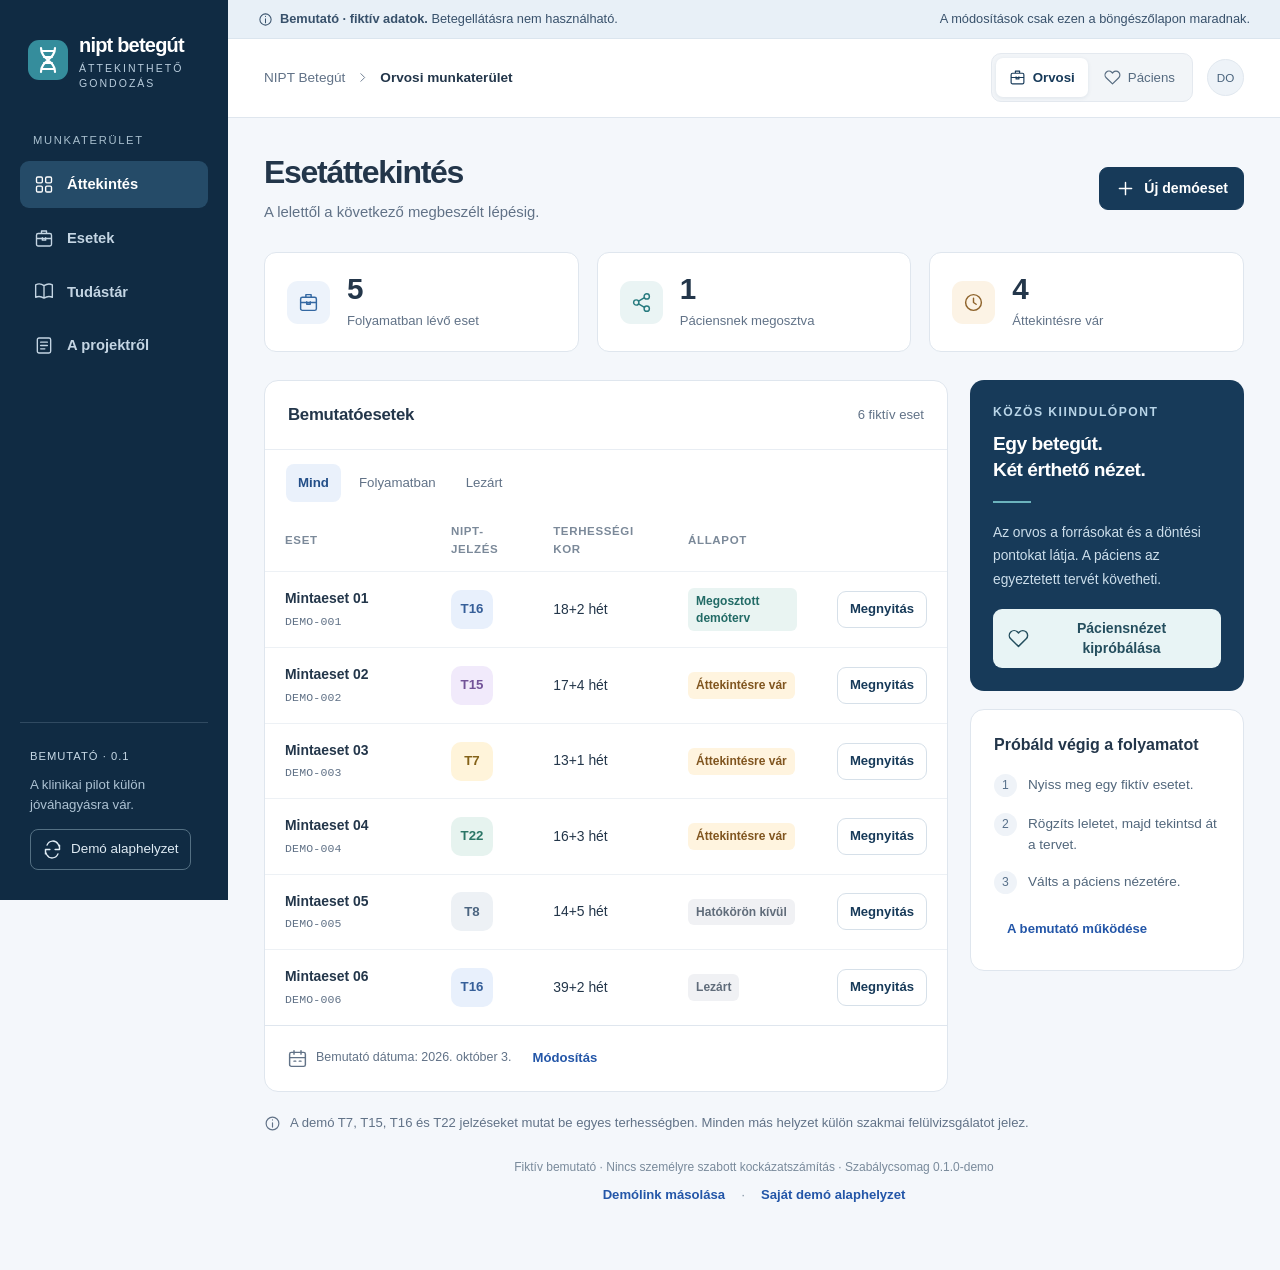
==== index.html @ 4f558703 "Publish verified NIPT demonstration assets Static demo assets from local source 0f5f752. Synthetic c" ====
<!doctype html>
<html lang="hu">
<head>
  <meta charset="utf-8">
  <meta name="viewport" content="width=device-width,initial-scale=1">
  <meta name="description" content="NIPT Betegút – interaktív, fiktív adatokkal működő orvosi és páciens bemutató.">
  <meta name="robots" content="noindex,nofollow">
  <meta name="theme-color" content="#173a59">
  <meta http-equiv="Content-Security-Policy" content="default-src 'self'; script-src 'self'; style-src 'self'; img-src 'self' data:; font-src 'self'; connect-src 'self'; object-src 'none'; base-uri 'self'; form-action 'self'">
  <title>NIPT Betegút · Bemutató</title>
  <link rel="icon" type="image/svg+xml" href="data:image/svg+xml,%3Csvg xmlns='http://www.w3.org/2000/svg' viewBox='0 0 40 40'%3E%3Crect width='40' height='40' rx='10' fill='%23173a59'/%3E%3Cpath d='M13 8c0 12 14 12 14 24M27 8c0 12-14 12-14 24M14 11h12M16 17h8M16 23h8M14 29h12' fill='none' stroke='%23b9e9ee' stroke-width='2.5'/%3E%3C/svg%3E">
  <link rel="stylesheet" href="./styles.css">
  <script type="module" src="./main.js"></script>
</head>
<body>
  <a class="skip-link" href="#main">Ugrás a tartalomra</a>
  <div id="app"></div>
  <div id="toast" role="status" aria-live="polite"></div>
  <dialog id="modal" aria-labelledby="modal-title"></dialog>
  <div id="print-report"></div>
  <noscript>A kattintható bemutatóhoz engedélyezni kell a JavaScriptet. Ez kizárólag fiktív esetek bemutatója, betegellátásra nem használható.</noscript>
</body>
</html>
---- styles.css ----
@charset "UTF-8";
.sr-only{position:absolute;width:1px;height:1px;padding:0;margin:-1px;overflow:hidden;clip:rect(0,0,0,0);white-space:nowrap;border:0}
@media print{html{background:white!important}}
:root{font-family:-apple-system,BlinkMacSystemFont,"Segoe UI",sans-serif;color:#23364a;background:#f4f7fb;font-synthesis:none;--navy:#173a59;--navy-deep:#102b43;--blue:#2356a8;--teal:#116874;--ink:#23364a;--muted:#617287;--line:#dfe6ee;--paper:#fff;--amber:#81521a;--light-blue:#eaf1fb;--radius:14px}
*{box-sizing:border-box}body{margin:0;font-size:16px;line-height:1.55}button,input,select,textarea{font:inherit}button,a,input,select,textarea{-webkit-tap-highlight-color:transparent}button,a{touch-action:manipulation}button{cursor:pointer}button:disabled{cursor:not-allowed;opacity:.5}a{color:var(--blue);text-decoration:none}a:hover{text-decoration:underline}button:focus-visible,a:focus-visible,input:focus-visible,select:focus-visible,textarea:focus-visible,summary:focus-visible{outline:3px solid #49a9c3;outline-offset:3px}h1,h2,h3,p{margin-top:0}h1{font-size:2rem;letter-spacing:-.04em;line-height:1.2;margin-bottom:10px;font-weight:700}h2{font-size:1.2rem;letter-spacing:-.015em;margin-bottom:16px}h3{font-size:1rem;margin-bottom:9px}p{margin-bottom:14px}small{font-size:.82rem}svg{flex-shrink:0}.icon{width:21px;height:21px;vertical-align:middle}.brand-mark{width:40px;height:40px}.skip-link{position:fixed;z-index:100;left:20px;top:-70px;background:white;padding:12px;border:2px solid var(--blue)}.skip-link:focus{top:12px}.muted{color:var(--muted)}.eyebrow{text-transform:uppercase;font-size:.76rem;font-weight:750;letter-spacing:.12em;color:var(--muted);margin-bottom:9px}.mono{font-family:ui-monospace,SFMono-Regular,Consolas,monospace;font-size:.8rem;letter-spacing:.015em}.nowrap{white-space:nowrap}.hidden{display:none!important}
.shell{display:grid;grid-template-columns:228px minmax(0,1fr);min-height:100vh}.sidebar{position:sticky;top:0;height:100vh;padding:30px 20px;display:flex;flex-direction:column;background:var(--navy-deep);color:#d8e6f2;z-index:20}.brand{display:flex;align-items:center;gap:11px;padding:0 8px 34px;color:white}.brand .brand-mark{color:#358d9c}.brand strong{font-size:1.25rem;font-weight:660;letter-spacing:-.04em}.brand small{display:block;font-size:.66rem;letter-spacing:.19em;color:#b9cddd;line-height:1.4}.nav-label{color:#a8bfce;font-size:.7rem;letter-spacing:.15em;margin:7px 13px 12px;text-transform:uppercase}.nav{display:grid;gap:7px}.nav a{display:flex;align-items:center;gap:13px;color:#c4d5e3;border-radius:9px;padding:12px 14px;font-size:.92rem;font-weight:550}.nav a:hover{background:#1e405c;text-decoration:none}.nav a.active{background:#254b68;color:#fff}.nav .icon{width:20px}.side-footer{margin-top:auto;border-top:1px solid #304a61;padding:20px 10px 0}.side-footer p{font-size:.83rem;color:#adc2d3;margin:7px 0 13px}.side-version{font-size:.7rem;letter-spacing:.09em;color:#c7d9e6}.ghost-light{border:1px solid #547083;background:transparent;color:#dfebf4;border-radius:8px;padding:9px 11px;display:flex;align-items:center;gap:8px;font-size:.84rem}.workspace{min-width:0}.demo-banner{padding:9px 30px;font-size:.8rem;background:#e8f0f7;color:#38516b;display:flex;justify-content:space-between;gap:12px;align-items:center;border-bottom:1px solid #dbe5ee}.demo-banner strong{font-weight:650}.demo-banner .icon{width:15px;height:15px;margin-right:7px}.topbar{height:79px;background:white;display:flex;align-items:center;justify-content:space-between;gap:20px;padding:0 36px;border-bottom:1px solid var(--line)}.breadcrumbs{display:flex;align-items:center;gap:11px;font-size:.85rem;color:var(--muted)}.breadcrumbs strong{color:var(--ink);font-weight:550}.breadcrumbs .icon{width:13px;height:13px}.view-switch{display:flex;padding:4px;background:#f2f5f8;border:1px solid #e4e9ef;border-radius:10px;gap:3px}.view-switch button{background:transparent;border:0;padding:8px 13px;min-height:39px;color:#566b80;font-size:.83rem;border-radius:7px;display:flex;align-items:center;gap:7px;white-space:nowrap}.view-switch button.active{background:white;color:var(--navy);box-shadow:0 1px 4px #18395716;font-weight:650}.view-switch .icon{width:17px;height:17px}.header-tools{display:flex;align-items:center;gap:14px}.avatar{width:37px;height:37px;border-radius:50%;display:grid;place-items:center;background:#eef3f8;color:#49637c;font-size:.73rem;border:1px solid #e1e8ef}.mobile-brand{display:none}
.main{max-width:1570px;margin:0 auto;padding:35px 36px 56px;min-width:0}.page-heading{display:flex;align-items:center;justify-content:space-between;gap:20px;margin-bottom:28px}.page-heading p{color:var(--muted);font-size:.93rem;margin-bottom:0}.heading-actions{display:flex;gap:10px;align-items:center;flex-wrap:wrap}.button{border:1px solid #d6e0e9;display:inline-flex;align-items:center;justify-content:center;gap:8px;border-radius:9px;padding:10px 15px;min-height:43px;background:white;color:var(--navy);font-size:.88rem;font-weight:600;line-height:1.4;text-align:center}.button:hover{background:#f5f8fc;text-decoration:none}.button.primary{background:var(--navy);color:white;border-color:var(--navy)}.button.primary:hover{background:#234e6f}.button.teal{background:var(--teal);color:white;border-color:var(--teal)}.button.subtle{background:transparent;border-color:transparent;padding-left:0;color:var(--blue)}.button.small{font-size:.82rem;padding:8px 12px;min-height:37px}.button.danger{color:#983c3c;border-color:#e7c9c9}.icon-button{border:0;background:transparent;border-radius:7px;padding:9px;color:var(--muted);line-height:1}.stats{display:grid;grid-template-columns:repeat(3,minmax(0,1fr));gap:18px;margin-bottom:28px}.stat{background:white;border:1px solid var(--line);border-radius:12px;padding:20px 22px;display:flex;align-items:center;gap:17px}.stat-icon{width:43px;height:43px;display:grid;place-items:center;border-radius:11px;background:#edf3fb;color:#3468a2}.stat:nth-child(2) .stat-icon{background:#eaf4f4;color:#277a7e}.stat:nth-child(3) .stat-icon{background:#fcf3e5;color:#8e632b}.stat-number{font-size:1.85rem;font-weight:650;letter-spacing:-.04em;line-height:1.1}.stat-label{font-size:.82rem;color:var(--muted);margin-top:5px}.dashboard-grid{display:grid;grid-template-columns:minmax(0,1fr) 274px;gap:22px;align-items:start}.card{background:white;border:1px solid var(--line);border-radius:var(--radius);overflow:hidden}.card-pad{padding:23px}.card-header{display:flex;justify-content:space-between;align-items:center;gap:12px;padding:21px 23px;border-bottom:1px solid #e8edf3}.card-header h2{margin:0;font-size:1.05rem}.card-header small{color:var(--muted)}.filters{display:flex;gap:6px;padding:14px 21px 5px;flex-wrap:wrap}.filter{border:0;padding:8px 12px;background:transparent;border-radius:8px;color:var(--muted);font-size:.83rem;min-height:38px}.filter.active{background:#eaf1fb;color:#244f88;font-weight:650}.table-wrap{overflow:auto}table{width:100%;border-collapse:collapse;text-align:left}th{font-size:.72rem;letter-spacing:.055em;text-transform:uppercase;color:#7b8999;padding:16px 20px 12px;font-weight:650}td{padding:16px 20px;border-top:1px solid #edf1f5;font-size:.87rem;vertical-align:middle}.case-table td:first-child{min-width:166px}.case-table tbody tr:hover{background:#f9fbfd}.case-link{color:var(--ink);font-weight:650;display:block}.case-code{color:var(--muted);display:block;margin-top:3px;font-size:.72rem}.chromosome{display:inline-flex;align-items:center;justify-content:center;width:42px;height:39px;border-radius:10px;background:#edf1f5;color:#4c6580;font-weight:700;font-size:.83rem}.c7{background:#fff4da;color:#846218}.c15{background:#f1eafb;color:#725398}.c16{background:#e8f0fc;color:#365f99}.c22{background:#e6f3ef;color:#2a7566}.badge{display:inline-flex;align-items:center;gap:5px;border-radius:6px;padding:5px 8px;font-size:.75rem;font-weight:550;background:#edf2f7;color:#5b6c7c;line-height:1.4;max-width:100%}.badge.blue{background:#eaf2fc;color:#2e5c98}.badge.teal{background:#e9f4f2;color:#226b66}.badge.amber{background:#fff4df;color:#80551f}.badge.neutral{background:#f0f1f4;color:#606c7a}.side-stack{display:grid;gap:18px}.feature-panel{background:var(--navy);color:white;border:0;position:relative}.feature-panel .eyebrow{color:#b9d5e8}.feature-panel h2{font-size:1.2rem;line-height:1.35;color:#fff;margin-bottom:13px;letter-spacing:-.025em}.feature-panel p{font-size:.86rem;color:#ccdeeb;line-height:1.7}.feature-panel .button{background:#e8f4f5;border:0;color:#244e5e;width:100%;margin-top:4px}.feature-line{height:2px;width:38px;background:#6cb3bd;margin:18px 0}.guide-step{display:flex;gap:11px;font-size:.85rem;margin:16px 0;color:#52677c}.guide-step span{flex:0 0 23px;height:23px;background:#eff3f8;border-radius:50%;text-align:center;line-height:23px;font-size:.76rem;color:#58708a}.guide-step p{margin:0}.card-foot{padding:14px 22px;border-top:1px solid var(--line);color:var(--muted);font-size:.78rem;display:flex;align-items:center;gap:8px}.scope-note{margin-top:21px;display:flex;gap:9px;color:var(--muted);font-size:.82rem}.scope-note .icon{width:17px;height:17px;margin-top:2px}.detail-grid{display:grid;grid-template-columns:minmax(0,1fr) 300px;gap:22px}.stack{display:grid;gap:20px}.case-identity{display:flex;gap:15px;align-items:center}.case-identity .chromosome{width:54px;height:54px;font-size:1.1rem}.case-identity h1{font-size:1.7rem;margin:0 0 5px}.case-identity p{margin:0;color:var(--muted);font-size:.84rem}.callout{background:#eef5fc;border:1px solid #d8e5f2;padding:17px 19px;border-radius:10px;color:#395a79;font-size:.9rem;display:flex;gap:11px}.callout p{margin:0}.callout.amber{background:#fff8eb;border-color:#efdfbb;color:#765622}.callout.teal{background:#edf7f4;border-color:#d4e8e1;color:#2d655a}.step{display:flex;gap:14px;position:relative;padding:18px 0}.step+.step{border-top:1px solid #edf1f5}.step-number{width:29px;height:29px;border-radius:50%;display:grid;place-items:center;background:#eaf1fa;color:#3a6391;font-size:.8rem;flex-shrink:0}.step-content{min-width:0}.step h3{font-size:.98rem;line-height:1.4}.step p{font-size:.88rem;color:var(--muted);margin:7px 0 10px}.step .meta{font-size:.79rem;color:#697b8c;display:flex;align-items:center;gap:7px}.step .meta .icon{width:15px;height:15px}.source-links{display:flex;gap:7px;flex-wrap:wrap;margin-top:10px}.source-chip{display:inline-flex;border:1px solid #dce6ef;border-radius:5px;padding:3px 7px;font-size:.75rem;color:#5a7390;background:#f9fbfe}.definition-list{display:grid;grid-template-columns:1fr 1fr;gap:19px;margin:0}.definition-list dt{font-size:.77rem;color:var(--muted);margin-bottom:5px}.definition-list dd{font-size:.92rem;margin:0;font-weight:550}.section-gap{margin-top:23px}.source-grid{display:grid;grid-template-columns:repeat(2,minmax(0,1fr));gap:20px}.source-card h2{font-size:1.05rem;line-height:1.5;margin-bottom:12px}.source-card p{font-size:.9rem}.source-card .eyebrow{font-size:.69rem}.empty{text-align:center;padding:45px 24px;color:var(--muted)}.empty .icon{width:36px;height:36px;margin-bottom:12px;color:#91a8bb}.empty h2{color:var(--ink)}.mobile-only{display:none}#toast{position:fixed;bottom:24px;left:calc(50% + 90px);transform:translateX(-50%);z-index:80;max-width:calc(100vw - 40px);background:#183d56;color:white;border-radius:10px;padding:13px 20px;box-shadow:0 6px 25px #112d4822;opacity:0;pointer-events:none;transition:opacity .18s;font-size:.9rem}#toast.visible{opacity:1}dialog{width:min(660px,calc(100% - 32px));max-height:90vh;max-height:90dvh;border:1px solid var(--line);border-radius:16px;padding:0;color:var(--ink);box-shadow:0 22px 90px #102b4340}dialog::backdrop{background:#122f4c60;backdrop-filter:blur(2px)}.modal-head{display:flex;align-items:center;justify-content:space-between;border-bottom:1px solid var(--line);padding:20px 25px;gap:16px}.modal-head h2{margin:0;font-size:1.25rem}.modal-body{padding:24px 25px}.modal-foot{display:flex;justify-content:flex-end;gap:10px;padding:18px 25px;border-top:1px solid var(--line);background:#f9fbfd}.form-grid{display:grid;grid-template-columns:1fr 1fr;gap:17px}.field{display:flex;flex-direction:column;gap:7px}.field label{font-size:.86rem;font-weight:600}.field input,.field select,.field textarea{width:100%;border:1px solid #cad5e0;background:white;border-radius:8px;padding:10px 12px;color:var(--ink);min-height:45px;font-size:1rem}.field textarea{min-height:92px;resize:vertical}.field small{color:var(--muted);font-size:.77rem}.field.full{grid-column:1/-1}.inline-fields{display:grid;grid-template-columns:1fr 1fr;gap:10px}.check-label{display:flex;align-items:flex-start;gap:10px;font-size:.86rem;color:#4d6176}.check-label input{width:18px;height:18px;flex-shrink:0;margin-top:3px;accent-color:var(--navy)}.form-error{background:#fff0ee;border:1px solid #e9c9c2;color:#923b2f;padding:12px 14px;border-radius:8px;margin:0 0 17px;font-size:.88rem}#print-report{display:none}.footer-note{padding-top:25px;text-align:center;font-size:.75rem;color:#798a9b}
@media(min-width:1600px){.main{padding:44px 52px}.topbar{padding-inline:52px}.dashboard-grid{grid-template-columns:minmax(0,1fr) 310px}}
@media(max-width:1230px){.shell{grid-template-columns:198px minmax(0,1fr)}.sidebar{padding-inline:14px}.main{padding:28px 25px}.topbar{padding-inline:25px}.dashboard-grid{grid-template-columns:1fr}.side-stack{grid-template-columns:1fr 1fr}.detail-grid{grid-template-columns:minmax(0,1fr) 270px}.case-table td,.case-table th{padding-inline:17px}.demo-banner{padding-inline:25px}.avatar{display:none}}
@media(max-width:900px){.shell{grid-template-columns:1fr}.sidebar{height:70px;position:sticky;flex-direction:row;align-items:center;justify-content:space-between;padding:12px 20px}.brand{padding:0}.brand .brand-mark{width:35px;height:35px}.brand strong{font-size:1.1rem}.nav{display:flex;gap:4px}.nav a{padding:10px;font-size:.83rem;gap:6px}.nav-label,.side-footer{display:none}.topbar{height:72px}.demo-banner{font-size:.76rem;padding:9px 20px}.demo-banner .secondary{display:none}.detail-grid{grid-template-columns:1fr}.detail-grid>.stack:last-child{grid-template-columns:1fr 1fr}.header-tools{margin-left:auto}.source-grid{grid-template-columns:1fr 1fr}#toast{left:50%}}
@media(max-width:620px){.sidebar{height:64px;padding:11px 17px}.nav a span{display:none}.nav a{padding:10px}.nav .icon{width:21px;height:21px}.brand small{font-size:.6rem}.brand{gap:8px}.topbar{padding:12px 17px;height:auto;min-height:67px;flex-wrap:wrap;gap:10px}.breadcrumbs{font-size:.77rem}.breadcrumbs .crumb-root{display:none}.header-tools{gap:0}.view-switch button{font-size:.78rem;padding:7px 9px}.view-switch .icon{width:16px}.main{padding:24px 17px 36px}h1{font-size:1.7rem}.page-heading{align-items:flex-start;margin-bottom:22px;gap:16px}.page-heading p{font-size:.85rem}.heading-actions{gap:7px}.heading-actions .button{padding:9px 11px;font-size:.8rem}.heading-actions .button .button-label{display:none}.stats{gap:9px;margin-bottom:21px}.stat{padding:14px 11px;gap:0;display:block}.stat-icon{display:none}.stat-number{font-size:1.65rem}.stat-label{font-size:.73rem;line-height:1.4;min-height:36px;margin-top:7px}.dashboard-grid{gap:17px}.side-stack{grid-template-columns:1fr}.card-header{padding:18px}.card-pad{padding:19px}.case-table thead{display:none}.case-table tbody{display:block;padding:3px 17px}.case-table tr{display:grid;grid-template-columns:1fr auto;gap:8px 12px;padding:17px 0;border-bottom:1px solid #e7edf3}.case-table tr:last-child{border-bottom:0}.case-table td{padding:0;border:0;min-width:0!important}.case-table td:first-child{grid-column:1;grid-row:1}.case-table td:nth-child(2){grid-column:2;grid-row:1}.case-table td:nth-child(3){grid-column:1;grid-row:2;font-size:.8rem}.case-table td:nth-child(4){grid-column:1;grid-row:3}.case-table td:last-child{grid-column:2;grid-row:2/4;align-self:center}.case-table td:last-child .button{font-size:.77rem;padding:8px 9px}.case-code{font-size:.73rem}.filters{padding-inline:12px}.card-foot{padding:13px 17px;font-size:.75rem}.case-identity .chromosome{width:43px;height:43px;font-size:.9rem}.case-identity{gap:10px}.case-identity h1{font-size:1.5rem}.case-identity p{font-size:.77rem}.detail-grid>.stack:last-child{grid-template-columns:1fr}.source-grid{grid-template-columns:1fr}.definition-list{gap:18px 13px}.button{min-height:44px}.form-grid{grid-template-columns:1fr}.field.full{grid-column:1}.modal-head{padding:18px}.modal-body{padding:20px 18px}.modal-foot{padding:16px 18px;flex-wrap:wrap}.modal-foot .button{flex:1}dialog{width:calc(100% - 20px);max-height:94dvh}.scope-note{font-size:.78rem}.mobile-only{display:inline}.desktop-only{display:none!important}.page-heading.detail-heading{flex-wrap:wrap}.detail-heading .heading-actions{width:100%}.detail-heading .heading-actions .button{flex:1}.demo-banner{padding:8px 17px}.demo-banner strong{display:inline}.button.small{min-height:42px}.filter{min-height:42px}}
@media(prefers-reduced-motion:reduce){*{scroll-behavior:auto!important;animation:none!important;transition:none!important}}
@media print{body{background:white;color:#182536;font-size:11pt}#app,#toast,dialog,.skip-link{display:none!important}#print-report{display:block!important;padding:0}#print-report h1{font-size:24pt}#print-report h2{font-size:14pt;margin-top:20pt}#print-report .print-banner{padding:12pt;border:1px solid #8195a6;margin-bottom:20pt}#print-report p{font-size:11pt}#print-report a{color:#182536;text-decoration:underline}#print-report section{break-inside:avoid}.print-footer{font-size:9pt;border-top:1px solid #bbb;margin-top:24pt;padding-top:8pt}@page{size:A4;margin:18mm}}
.back-link{font-size:.84rem;display:inline-block;margin-bottom:20px;color:#55718e}.pathway{display:grid;grid-template-columns:repeat(5,1fr);list-style:none;padding:20px 12px;margin:0 0 22px;background:white;border:1px solid var(--line);border-radius:12px}.pathway li{position:relative;display:flex;gap:9px;align-items:center;justify-content:center;color:#748494}.pathway li:not(:last-child):after{content:"";position:absolute;right:-9px;top:15px;width:18px;border-top:1px solid #dce4ed}.pathway li>span{width:29px;height:29px;display:grid;place-items:center;background:#f1f4f7;border:1px solid #e0e7ef;border-radius:50%;font-size:.79rem;font-weight:600;flex-shrink:0}.pathway li>span .icon{width:16px;height:16px}.pathway li.completed{color:#416f7e}.pathway li.completed>span{background:#edf5f5;border-color:#cfe3e3;color:#347684}.pathway li.current{color:var(--navy);font-weight:650}.pathway li.current>span{background:var(--navy);color:white;border-color:var(--navy)}.pathway small{font-size:.83rem}.detail-tabs{display:flex;gap:24px;border-bottom:1px solid #dbe3ed;margin:0 0 24px;overflow:auto}.detail-tabs a{color:var(--muted);padding:11px 2px 14px;border-bottom:2px solid transparent;font-size:.88rem;white-space:nowrap}.detail-tabs a.active{color:var(--navy);border-bottom-color:var(--navy);font-weight:650}.detail-tabs a:hover{text-decoration:none;color:var(--navy)}.plan-action{display:flex;justify-content:space-between;gap:18px;align-items:center;border-top:1px solid var(--line);margin-top:16px;padding-top:22px}.plan-action strong{font-size:.9rem}.plan-action p{font-size:.82rem;color:var(--muted);margin:5px 0 0}.plan-action .button{flex-shrink:0}.summary-meta{font-size:.8rem;color:var(--muted);line-height:1.7}.summary-meta .icon{width:16px;height:16px;margin-right:6px}.inline-actions{display:flex;gap:10px;flex-wrap:wrap}.task-row{display:flex;gap:12px;align-items:center;padding:14px 0}.task-row+.task-row{border-top:1px solid var(--line)}.task-symbol{width:35px;height:35px;display:grid;place-items:center;background:#f0f4f9;border-radius:9px;color:#577798;flex-shrink:0}.task-symbol.done{background:#eaf4ef;color:#478469}.task-copy{flex:1;min-width:0}.task-copy strong{font-size:.89rem;display:block}.task-copy span{display:block;font-size:.78rem;color:var(--muted);margin-top:4px}.empty.compact{padding:23px 10px}.empty.compact p{font-size:.89rem;margin:0}.section-title{display:flex;align-items:center;justify-content:space-between;gap:12px;margin-bottom:16px}.section-title h2,.section-title h3{margin:0}.mini-note{display:flex;gap:8px;color:var(--muted);border-top:1px solid var(--line);padding-top:16px;margin-top:21px;font-size:.77rem}.mini-note .icon{width:16px;height:16px;flex-shrink:0}.window-heading{display:flex;align-items:center;gap:10px;color:var(--navy);margin-bottom:12px}.window-heading strong{font-size:1.55rem;letter-spacing:-.03em}.small-copy{font-size:.86rem;line-height:1.65}.observation+.observation{border-top:1px solid var(--line);padding-top:24px;margin-top:24px}.observation.replaced{color:#697887;background:#f8fafc;padding:14px;border-radius:9px}.history-row{display:flex;align-items:center;justify-content:space-between;gap:15px;padding:13px 0}.history-row+.history-row{border-top:1px solid var(--line)}.history-row strong{display:block;font-size:.88rem}.history-row span{display:block;font-size:.78rem;color:var(--muted);margin-top:5px}.audit-list{list-style:none;margin:0;padding:0}.audit-list li{display:flex;gap:13px;padding-bottom:24px}.audit-list li:last-child{padding-bottom:0}.audit-dot{width:9px;height:9px;border:2px solid #92a9c0;background:#fff;border-radius:50%;flex-shrink:0;margin-top:7px;position:relative}.audit-list li:not(:last-child) .audit-dot:after{content:"";position:absolute;top:10px;left:2px;bottom:-85px;border-left:1px solid #e1e7ee}.audit-list strong{font-size:.87rem}.audit-list p{font-size:.82rem;color:var(--muted);margin:4px 0}.audit-list small{font-size:.75rem;color:#73869a}.patient-toolbar{display:flex;align-items:center;gap:13px;flex-wrap:wrap;font-size:.83rem;color:var(--muted);margin-bottom:32px}.patient-toolbar select{padding:8px 30px 8px 12px;border:1px solid #cedce5;border-radius:8px;background:white;color:var(--navy);font-size:.87rem;min-height:41px}.patient-welcome{display:flex;gap:23px;align-items:center;margin:15px 0 33px}.patient-welcome h1{font-size:2rem;line-height:1.25;font-weight:650}.patient-welcome p{color:var(--muted);margin:10px 0 0}.welcome-symbol{width:77px;height:77px;background:#e4f0f2;display:grid;place-items:center;border-radius:24px;color:#378493;flex-shrink:0}.welcome-symbol .icon{width:33px;height:33px;stroke-width:1.3}.patient-grid{display:grid;grid-template-columns:minmax(0,1fr) 310px;gap:25px;align-items:start}.patient-summary{border-top:4px solid #3d8794}.patient-summary .card-pad{padding:29px}.patient-summary h2{font-size:1.5rem;letter-spacing:-.03em}.patient-summary p{line-height:1.85}.patient-lead{font-size:1.08rem;color:#355469}.patient-separator{width:45px;border-top:2px solid #83b6bc;margin:23px 0}.next-appointment{background:#173e59;color:white;padding:27px;border-radius:14px}.next-appointment .eyebrow{color:#c0d8e8}.next-appointment>.icon{height:31px;width:31px;color:#aacddc;margin:11px 0 17px}.next-appointment h2{font-size:1.2rem;line-height:1.5;letter-spacing:0}.next-appointment p{font-size:.83rem;color:#c9dfeb;margin:11px 0 0}.appointment-date{font-size:1.05rem;font-weight:600}.wide{width:100%}.patient-alert{margin-bottom:24px}.card details{padding:15px 0;border-bottom:1px solid #e6edf2}.card details:last-child{border-bottom:0}.card summary{font-size:.92rem;font-weight:550;cursor:pointer;min-height:30px}.card details p{font-size:.89rem;color:var(--muted);margin:12px 0 0;line-height:1.8}.section-bottom{margin-bottom:24px}.chromosome-overview{display:grid;grid-template-columns:repeat(4,1fr);gap:12px;margin-bottom:25px}.chromosome-info{display:flex;align-items:center;gap:11px;background:#fff;border:1px solid var(--line);border-radius:11px;padding:17px 15px;color:var(--ink)}.chromosome-info:hover{text-decoration:none;background:#f9fbff}.chromosome-info strong{font-size:.84rem;display:block}.chromosome-info span:not(.chromosome){font-size:.73rem;display:block;color:var(--muted);margin-top:3px}.estimate-grid{display:grid;grid-template-columns:1fr 1fr;gap:12px;background:#f5f8fc;border:1px solid #e3ebf3;border-radius:10px;padding:18px;margin-bottom:12px}.estimate-grid strong{display:block;font-size:1.9rem;color:var(--navy);font-weight:650}.estimate-grid span{display:block;font-size:.79rem;color:#405d76}.estimate-grid small{display:block;font-size:.74rem;color:var(--muted);margin-top:5px}.source-access{border-left:2px solid #d0dce8;padding-left:13px;margin:20px 0}.source-access strong{font-size:.79rem;color:#526a81}.source-access p{font-size:.8rem;margin:6px 0;color:var(--muted)}.project-intro{padding:30px!important;background:linear-gradient(120deg,#fff,#f0f6fc)}.project-intro h2{font-size:1.6rem;margin-top:18px}.project-intro p{max-width:800px;color:#526980;margin-bottom:0}.check-list,.plain-list{padding-left:23px;color:#566b7e;font-size:.91rem;line-height:1.9}.check-list li::marker{color:#468b93}.demo-walkthrough{display:grid;grid-template-columns:repeat(3,1fr);gap:26px}.demo-walkthrough>div>span{font-family:Georgia,serif;font-size:1.7rem;color:#7296b7;display:block;margin-bottom:12px}.demo-walkthrough h3{font-size:.97rem}.demo-walkthrough p{font-size:.86rem;color:var(--muted)}.local-date{font-size:.78rem;color:var(--muted);background:white;border:1px solid var(--line);border-radius:7px;padding:6px 9px;display:flex;align-items:center;gap:6px}.local-date .icon{height:15px;width:15px}.modal-note{font-size:.8rem;color:var(--muted);margin-bottom:21px}.form-divider{border:0;border-top:1px solid var(--line);margin:22px 0}.technical-detail{background:#f5f8fc;padding:15px;border-radius:9px;max-height:300px;overflow:auto;font-size:.77rem;white-space:pre-wrap;overflow-wrap:anywhere}.stale-label{display:block;color:var(--amber);font-size:.77rem;margin-top:6px}.lead-question{background:#f3f8fc;border-radius:9px;padding:13px 16px;font-size:.9rem;margin-bottom:18px}
@media(max-width:1200px){.chromosome-overview{grid-template-columns:repeat(2,1fr)}.plan-action{align-items:flex-start;flex-direction:column}}
@media(max-width:900px){.patient-grid{grid-template-columns:minmax(0,1fr) 270px}.pathway li{gap:6px}.pathway small{font-size:.8rem}}
@media(max-width:620px){.pathway{padding:16px 3px}.pathway li{flex-direction:column;gap:7px}.pathway small{font-size:.72rem}.pathway li:not(:last-child):after{width:15px;right:-8px;top:14px}.detail-tabs{gap:20px;margin-bottom:19px}.detail-tabs a{font-size:.82rem}.patient-grid{grid-template-columns:1fr}.patient-grid>.stack:first-child{order:1}.patient-grid>aside{order:0}.patient-grid>aside{grid-template-columns:1fr}.patient-welcome{gap:13px;margin-bottom:23px}.welcome-symbol{width:48px;height:48px;border-radius:16px}.welcome-symbol .icon{width:25px;height:25px}.patient-welcome h1{font-size:1.6rem}.patient-welcome p{font-size:.86rem}.patient-welcome .eyebrow{font-size:.67rem}.patient-toolbar{gap:9px;margin-bottom:24px}.patient-toolbar .badge{width:100%;margin-top:4px}.patient-summary .card-pad{padding:20px}.patient-summary h2{font-size:1.3rem}.patient-lead{font-size:1rem}.patient-summary p{font-size:.94rem}.next-appointment{padding:22px}.next-appointment>.icon{float:right;margin:0}.next-appointment h2{font-size:1.1rem}.task-row{flex-wrap:wrap}.task-row>.button{margin-left:47px}.history-row{align-items:flex-start}.history-row strong{font-size:.82rem}.history-row span{font-size:.74rem}.history-row>.button{font-size:.76rem}.chromosome-overview{gap:9px}.chromosome-info{padding:13px 10px;gap:8px}.chromosome-info strong{font-size:.78rem}.chromosome-info span:not(.chromosome){font-size:.7rem}.chromosome-info .chromosome{width:33px;height:33px;flex-shrink:0}.demo-walkthrough{grid-template-columns:1fr;gap:22px}.project-intro{padding:22px!important}.project-intro h2{font-size:1.4rem}.plan-action .button{width:100%}.local-date{padding:7px;font-size:.75rem}}
@media(max-width:380px){.brand strong{font-size:.91rem}.brand small{display:none}.brand .brand-mark{width:30px;height:30px}.sidebar .nav a{padding:8px}.sidebar .nav .icon{width:18px;height:18px}.sidebar{padding-inline:14px}.view-switch button{padding:7px 8px}.view-switch .icon{display:none}.patient-toolbar select{width:100%}}
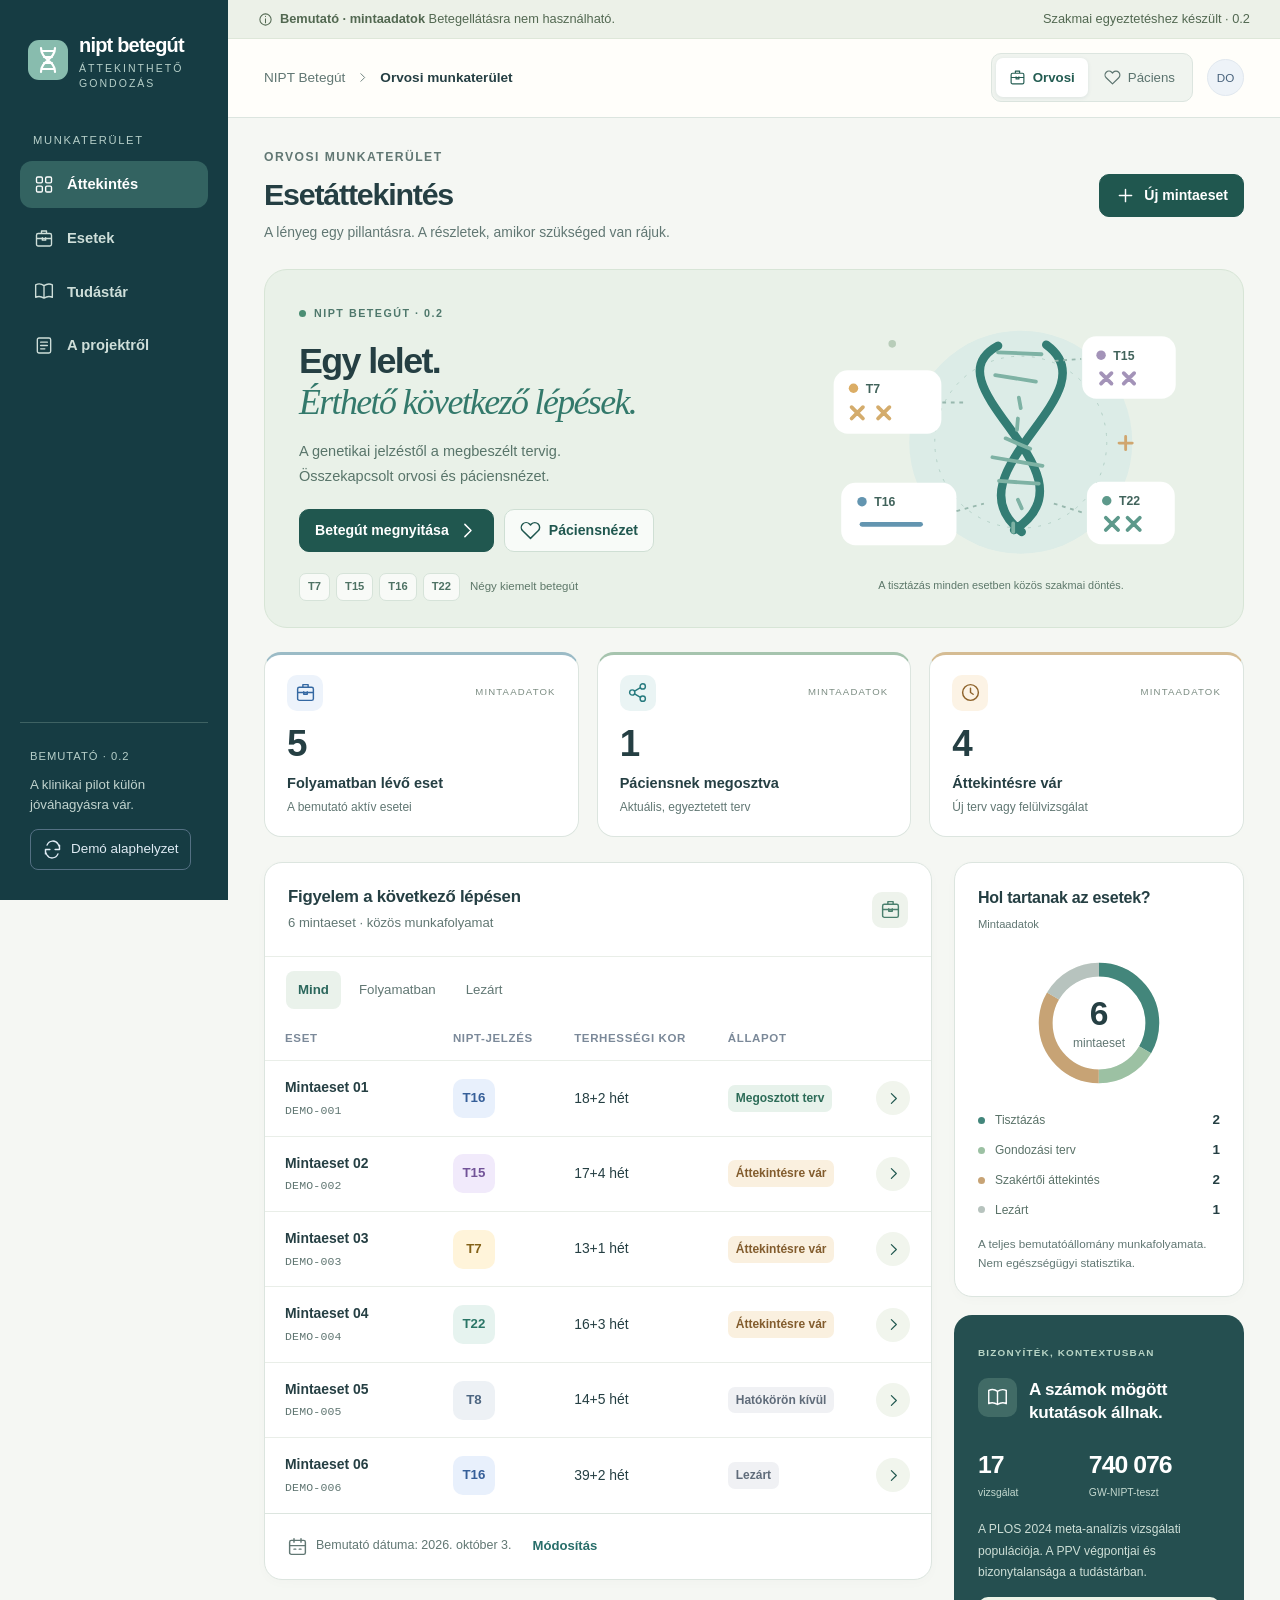
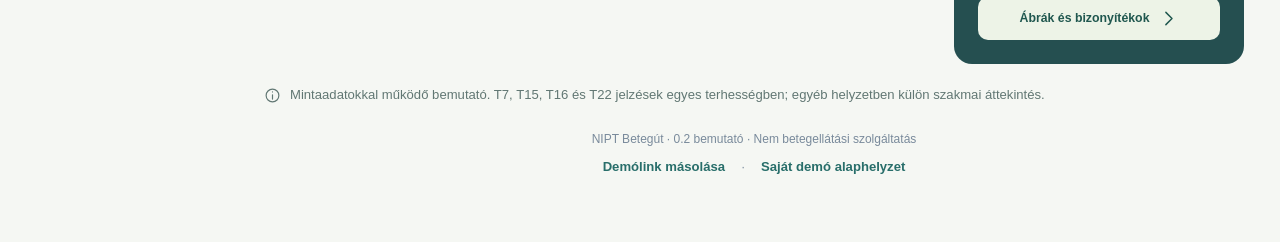
==== commit da2eb168: "Release NIPT 0.2 visual doctor and patient journeys Public static assets from reviewed local source " ====
--- a/index.html
+++ b/index.html
@@ -3,13 +3,14 @@
 <head>
   <meta charset="utf-8">
   <meta name="viewport" content="width=device-width,initial-scale=1">
-  <meta name="description" content="NIPT Betegút – interaktív, fiktív adatokkal működő orvosi és páciens bemutató.">
+  <meta name="description" content="NIPT Betegút – interaktív, mintaadatokkal működő orvosi és páciens bemutató.">
   <meta name="robots" content="noindex,nofollow">
-  <meta name="theme-color" content="#173a59">
+  <meta name="theme-color" content="#163c43">
   <meta http-equiv="Content-Security-Policy" content="default-src 'self'; script-src 'self'; style-src 'self'; img-src 'self' data:; font-src 'self'; connect-src 'self'; object-src 'none'; base-uri 'self'; form-action 'self'">
-  <title>NIPT Betegút · Bemutató</title>
+  <title>NIPT Betegút · 0.2 bemutató</title>
   <link rel="icon" type="image/svg+xml" href="data:image/svg+xml,%3Csvg xmlns='http://www.w3.org/2000/svg' viewBox='0 0 40 40'%3E%3Crect width='40' height='40' rx='10' fill='%23173a59'/%3E%3Cpath d='M13 8c0 12 14 12 14 24M27 8c0 12-14 12-14 24M14 11h12M16 17h8M16 23h8M14 29h12' fill='none' stroke='%23b9e9ee' stroke-width='2.5'/%3E%3C/svg%3E">
   <link rel="stylesheet" href="./styles.css">
+  <link rel="stylesheet" href="./v02.css">
   <script type="module" src="./main.js"></script>
 </head>
 <body>
@@ -18,6 +19,6 @@
   <div id="toast" role="status" aria-live="polite"></div>
   <dialog id="modal" aria-labelledby="modal-title"></dialog>
   <div id="print-report"></div>
-  <noscript>A kattintható bemutatóhoz engedélyezni kell a JavaScriptet. Ez kizárólag fiktív esetek bemutatója, betegellátásra nem használható.</noscript>
+  <noscript>A kattintható bemutatóhoz engedélyezni kell a JavaScriptet. Ez kizárólag mintaesetek bemutatója, betegellátásra nem használható.</noscript>
 </body>
 </html>
--- a/styles.css
+++ b/styles.css
@@ -14,5 +14,5 @@
 .back-link{font-size:.84rem;display:inline-block;margin-bottom:20px;color:#55718e}.pathway{display:grid;grid-template-columns:repeat(5,1fr);list-style:none;padding:20px 12px;margin:0 0 22px;background:white;border:1px solid var(--line);border-radius:12px}.pathway li{position:relative;display:flex;gap:9px;align-items:center;justify-content:center;color:#748494}.pathway li:not(:last-child):after{content:"";position:absolute;right:-9px;top:15px;width:18px;border-top:1px solid #dce4ed}.pathway li>span{width:29px;height:29px;display:grid;place-items:center;background:#f1f4f7;border:1px solid #e0e7ef;border-radius:50%;font-size:.79rem;font-weight:600;flex-shrink:0}.pathway li>span .icon{width:16px;height:16px}.pathway li.completed{color:#416f7e}.pathway li.completed>span{background:#edf5f5;border-color:#cfe3e3;color:#347684}.pathway li.current{color:var(--navy);font-weight:650}.pathway li.current>span{background:var(--navy);color:white;border-color:var(--navy)}.pathway small{font-size:.83rem}.detail-tabs{display:flex;gap:24px;border-bottom:1px solid #dbe3ed;margin:0 0 24px;overflow:auto}.detail-tabs a{color:var(--muted);padding:11px 2px 14px;border-bottom:2px solid transparent;font-size:.88rem;white-space:nowrap}.detail-tabs a.active{color:var(--navy);border-bottom-color:var(--navy);font-weight:650}.detail-tabs a:hover{text-decoration:none;color:var(--navy)}.plan-action{display:flex;justify-content:space-between;gap:18px;align-items:center;border-top:1px solid var(--line);margin-top:16px;padding-top:22px}.plan-action strong{font-size:.9rem}.plan-action p{font-size:.82rem;color:var(--muted);margin:5px 0 0}.plan-action .button{flex-shrink:0}.summary-meta{font-size:.8rem;color:var(--muted);line-height:1.7}.summary-meta .icon{width:16px;height:16px;margin-right:6px}.inline-actions{display:flex;gap:10px;flex-wrap:wrap}.task-row{display:flex;gap:12px;align-items:center;padding:14px 0}.task-row+.task-row{border-top:1px solid var(--line)}.task-symbol{width:35px;height:35px;display:grid;place-items:center;background:#f0f4f9;border-radius:9px;color:#577798;flex-shrink:0}.task-symbol.done{background:#eaf4ef;color:#478469}.task-copy{flex:1;min-width:0}.task-copy strong{font-size:.89rem;display:block}.task-copy span{display:block;font-size:.78rem;color:var(--muted);margin-top:4px}.empty.compact{padding:23px 10px}.empty.compact p{font-size:.89rem;margin:0}.section-title{display:flex;align-items:center;justify-content:space-between;gap:12px;margin-bottom:16px}.section-title h2,.section-title h3{margin:0}.mini-note{display:flex;gap:8px;color:var(--muted);border-top:1px solid var(--line);padding-top:16px;margin-top:21px;font-size:.77rem}.mini-note .icon{width:16px;height:16px;flex-shrink:0}.window-heading{display:flex;align-items:center;gap:10px;color:var(--navy);margin-bottom:12px}.window-heading strong{font-size:1.55rem;letter-spacing:-.03em}.small-copy{font-size:.86rem;line-height:1.65}.observation+.observation{border-top:1px solid var(--line);padding-top:24px;margin-top:24px}.observation.replaced{color:#697887;background:#f8fafc;padding:14px;border-radius:9px}.history-row{display:flex;align-items:center;justify-content:space-between;gap:15px;padding:13px 0}.history-row+.history-row{border-top:1px solid var(--line)}.history-row strong{display:block;font-size:.88rem}.history-row span{display:block;font-size:.78rem;color:var(--muted);margin-top:5px}.audit-list{list-style:none;margin:0;padding:0}.audit-list li{display:flex;gap:13px;padding-bottom:24px}.audit-list li:last-child{padding-bottom:0}.audit-dot{width:9px;height:9px;border:2px solid #92a9c0;background:#fff;border-radius:50%;flex-shrink:0;margin-top:7px;position:relative}.audit-list li:not(:last-child) .audit-dot:after{content:"";position:absolute;top:10px;left:2px;bottom:-85px;border-left:1px solid #e1e7ee}.audit-list strong{font-size:.87rem}.audit-list p{font-size:.82rem;color:var(--muted);margin:4px 0}.audit-list small{font-size:.75rem;color:#73869a}.patient-toolbar{display:flex;align-items:center;gap:13px;flex-wrap:wrap;font-size:.83rem;color:var(--muted);margin-bottom:32px}.patient-toolbar select{padding:8px 30px 8px 12px;border:1px solid #cedce5;border-radius:8px;background:white;color:var(--navy);font-size:.87rem;min-height:41px}.patient-welcome{display:flex;gap:23px;align-items:center;margin:15px 0 33px}.patient-welcome h1{font-size:2rem;line-height:1.25;font-weight:650}.patient-welcome p{color:var(--muted);margin:10px 0 0}.welcome-symbol{width:77px;height:77px;background:#e4f0f2;display:grid;place-items:center;border-radius:24px;color:#378493;flex-shrink:0}.welcome-symbol .icon{width:33px;height:33px;stroke-width:1.3}.patient-grid{display:grid;grid-template-columns:minmax(0,1fr) 310px;gap:25px;align-items:start}.patient-summary{border-top:4px solid #3d8794}.patient-summary .card-pad{padding:29px}.patient-summary h2{font-size:1.5rem;letter-spacing:-.03em}.patient-summary p{line-height:1.85}.patient-lead{font-size:1.08rem;color:#355469}.patient-separator{width:45px;border-top:2px solid #83b6bc;margin:23px 0}.next-appointment{background:#173e59;color:white;padding:27px;border-radius:14px}.next-appointment .eyebrow{color:#c0d8e8}.next-appointment>.icon{height:31px;width:31px;color:#aacddc;margin:11px 0 17px}.next-appointment h2{font-size:1.2rem;line-height:1.5;letter-spacing:0}.next-appointment p{font-size:.83rem;color:#c9dfeb;margin:11px 0 0}.appointment-date{font-size:1.05rem;font-weight:600}.wide{width:100%}.patient-alert{margin-bottom:24px}.card details{padding:15px 0;border-bottom:1px solid #e6edf2}.card details:last-child{border-bottom:0}.card summary{font-size:.92rem;font-weight:550;cursor:pointer;min-height:30px}.card details p{font-size:.89rem;color:var(--muted);margin:12px 0 0;line-height:1.8}.section-bottom{margin-bottom:24px}.chromosome-overview{display:grid;grid-template-columns:repeat(4,1fr);gap:12px;margin-bottom:25px}.chromosome-info{display:flex;align-items:center;gap:11px;background:#fff;border:1px solid var(--line);border-radius:11px;padding:17px 15px;color:var(--ink)}.chromosome-info:hover{text-decoration:none;background:#f9fbff}.chromosome-info strong{font-size:.84rem;display:block}.chromosome-info span:not(.chromosome){font-size:.73rem;display:block;color:var(--muted);margin-top:3px}.estimate-grid{display:grid;grid-template-columns:1fr 1fr;gap:12px;background:#f5f8fc;border:1px solid #e3ebf3;border-radius:10px;padding:18px;margin-bottom:12px}.estimate-grid strong{display:block;font-size:1.9rem;color:var(--navy);font-weight:650}.estimate-grid span{display:block;font-size:.79rem;color:#405d76}.estimate-grid small{display:block;font-size:.74rem;color:var(--muted);margin-top:5px}.source-access{border-left:2px solid #d0dce8;padding-left:13px;margin:20px 0}.source-access strong{font-size:.79rem;color:#526a81}.source-access p{font-size:.8rem;margin:6px 0;color:var(--muted)}.project-intro{padding:30px!important;background:linear-gradient(120deg,#fff,#f0f6fc)}.project-intro h2{font-size:1.6rem;margin-top:18px}.project-intro p{max-width:800px;color:#526980;margin-bottom:0}.check-list,.plain-list{padding-left:23px;color:#566b7e;font-size:.91rem;line-height:1.9}.check-list li::marker{color:#468b93}.demo-walkthrough{display:grid;grid-template-columns:repeat(3,1fr);gap:26px}.demo-walkthrough>div>span{font-family:Georgia,serif;font-size:1.7rem;color:#7296b7;display:block;margin-bottom:12px}.demo-walkthrough h3{font-size:.97rem}.demo-walkthrough p{font-size:.86rem;color:var(--muted)}.local-date{font-size:.78rem;color:var(--muted);background:white;border:1px solid var(--line);border-radius:7px;padding:6px 9px;display:flex;align-items:center;gap:6px}.local-date .icon{height:15px;width:15px}.modal-note{font-size:.8rem;color:var(--muted);margin-bottom:21px}.form-divider{border:0;border-top:1px solid var(--line);margin:22px 0}.technical-detail{background:#f5f8fc;padding:15px;border-radius:9px;max-height:300px;overflow:auto;font-size:.77rem;white-space:pre-wrap;overflow-wrap:anywhere}.stale-label{display:block;color:var(--amber);font-size:.77rem;margin-top:6px}.lead-question{background:#f3f8fc;border-radius:9px;padding:13px 16px;font-size:.9rem;margin-bottom:18px}
 @media(max-width:1200px){.chromosome-overview{grid-template-columns:repeat(2,1fr)}.plan-action{align-items:flex-start;flex-direction:column}}
 @media(max-width:900px){.patient-grid{grid-template-columns:minmax(0,1fr) 270px}.pathway li{gap:6px}.pathway small{font-size:.8rem}}
-@media(max-width:620px){.pathway{padding:16px 3px}.pathway li{flex-direction:column;gap:7px}.pathway small{font-size:.72rem}.pathway li:not(:last-child):after{width:15px;right:-8px;top:14px}.detail-tabs{gap:20px;margin-bottom:19px}.detail-tabs a{font-size:.82rem}.patient-grid{grid-template-columns:1fr}.patient-grid>.stack:first-child{order:1}.patient-grid>aside{order:0}.patient-grid>aside{grid-template-columns:1fr}.patient-welcome{gap:13px;margin-bottom:23px}.welcome-symbol{width:48px;height:48px;border-radius:16px}.welcome-symbol .icon{width:25px;height:25px}.patient-welcome h1{font-size:1.6rem}.patient-welcome p{font-size:.86rem}.patient-welcome .eyebrow{font-size:.67rem}.patient-toolbar{gap:9px;margin-bottom:24px}.patient-toolbar .badge{width:100%;margin-top:4px}.patient-summary .card-pad{padding:20px}.patient-summary h2{font-size:1.3rem}.patient-lead{font-size:1rem}.patient-summary p{font-size:.94rem}.next-appointment{padding:22px}.next-appointment>.icon{float:right;margin:0}.next-appointment h2{font-size:1.1rem}.task-row{flex-wrap:wrap}.task-row>.button{margin-left:47px}.history-row{align-items:flex-start}.history-row strong{font-size:.82rem}.history-row span{font-size:.74rem}.history-row>.button{font-size:.76rem}.chromosome-overview{gap:9px}.chromosome-info{padding:13px 10px;gap:8px}.chromosome-info strong{font-size:.78rem}.chromosome-info span:not(.chromosome){font-size:.7rem}.chromosome-info .chromosome{width:33px;height:33px;flex-shrink:0}.demo-walkthrough{grid-template-columns:1fr;gap:22px}.project-intro{padding:22px!important}.project-intro h2{font-size:1.4rem}.plan-action .button{width:100%}.local-date{padding:7px;font-size:.75rem}}
+@media(max-width:620px){.pathway{padding:16px 3px}.pathway li{flex-direction:column;gap:7px}.pathway small{font-size:.72rem}.pathway li:not(:last-child):after{width:15px;right:-8px;top:14px}.detail-tabs{gap:20px;margin-bottom:19px}.detail-tabs a{font-size:.82rem}.patient-grid{grid-template-columns:1fr}.patient-grid>.stack:first-child{order:1}.patient-grid>aside{order:0}.patient-grid>aside{grid-template-columns:1fr}.patient-welcome{gap:13px;margin-bottom:23px}.welcome-symbol{width:48px;height:48px;border-radius:16px}.welcome-symbol .icon{width:25px;height:25px}.patient-welcome h1{font-size:1.6rem}.patient-welcome p{font-size:.86rem}.patient-welcome .eyebrow{font-size:.67rem}.patient-toolbar{gap:9px;margin-bottom:24px}.patient-toolbar .badge{width:100%;margin-top:4px}.patient-summary .card-pad{padding:20px}.patient-summary h2{font-size:1.3rem}.patient-lead{font-size:1rem}.patient-summary p{font-size:.94rem}.next-appointment{padding:22px}.next-appointment>.icon{float:right;margin:0 0 10px 12px}.next-appointment h2{font-size:1.1rem}.task-row{flex-wrap:wrap}.task-row>.button{margin-left:47px}.history-row{align-items:flex-start}.history-row strong{font-size:.82rem}.history-row span{font-size:.74rem}.history-row>.button{font-size:.76rem}.chromosome-overview{gap:9px}.chromosome-info{padding:13px 10px;gap:8px}.chromosome-info strong{font-size:.78rem}.chromosome-info span:not(.chromosome){font-size:.7rem}.chromosome-info .chromosome{width:33px;height:33px;flex-shrink:0}.demo-walkthrough{grid-template-columns:1fr;gap:22px}.project-intro{padding:22px!important}.project-intro h2{font-size:1.4rem}.plan-action .button{width:100%}.local-date{padding:7px;font-size:.75rem}}
 @media(max-width:380px){.brand strong{font-size:.91rem}.brand small{display:none}.brand .brand-mark{width:30px;height:30px}.sidebar .nav a{padding:8px}.sidebar .nav .icon{width:18px;height:18px}.sidebar{padding-inline:14px}.view-switch button{padding:7px 8px}.view-switch .icon{display:none}.patient-toolbar select{width:100%}}
--- a/v02.css
+++ b/v02.css
@@ -0,0 +1,387 @@
+@charset "UTF-8";
+/* NIPT Betegút 0.2: shared visual language, responsive diagrams and patient journey. */
+:root {
+  --navy: #20574f; --navy-deep: #163c43; --blue: #286e6a; --teal: #327e70;
+  --ink: #253f43; --muted: #617773; --line: #dce5df; --paper: #fff;
+  --amber: #896039; --light-blue: #eaf3ef; --radius: 18px;
+  color: var(--ink); background: #f5f7f3;
+}
+body { background: #f5f7f3; }
+.sidebar { background: var(--navy-deep); }
+.sidebar .brand-mark { color: #88bcae; }
+.brand small, .nav-label, .side-version { color: #b6cfc9; }
+.nav a { color: #ceded9; border-radius: 12px; }
+.nav a:hover { background: #214c50; }
+.nav a.active { background: #336361; }
+.side-footer { border-color: #3e6263; }
+.side-footer p { color: #c1d3ce; }
+.demo-banner { background: #ecf1e8; color: #526851; border-color: #dee7d9; }
+.topbar { background: #fffefa; }
+.view-switch { background: #f0f4ef; border-color: var(--line); }
+.view-switch button { color: #5b736e; }
+.view-switch button.active { color: #235c52; }
+.main { padding-top: 30px; }
+.page-heading { margin-bottom: 25px; }
+.page-heading h1 { font-weight: 660; font-size: 1.9rem; }
+.page-heading p { font-size: .87rem; }
+.button { border-color: #d0ded6; border-radius: 10px; }
+.button.primary:hover, .button.teal:hover { background: #163f39; }
+.button:hover { background: #f0f5ed; }
+.button.light { background: #ffffffb3; border-color: #cfdfd4; }
+.card { box-shadow: 0 3px 12px #263f3205; }
+.card-header { border-color: #e9eee8; }
+.filter.active { color: #2b675c; background: #eaf2eb; }
+.card-foot { flex-wrap: wrap; }
+.table-symbol { display: grid; place-items: center; width: 36px; height: 36px; border-radius: 10px; background: #eef3ec; color: #4b806e; }
+.case-table td { border-color: #e9eee8; }
+.case-table tbody tr:hover { background: #f7faf5; }
+.case-table .row-open { border-radius: 50%; padding: 6px; width: 34px; min-height: 34px; background: #f1f5ed; border-color: transparent; }
+.case-table .row-open .icon { width: 17px; height: 17px; }
+.badge { border-radius: 7px; }
+.badge.blue { background: #edf2f7; color: #3b6481; }
+.badge.teal { background: #e7f2eb; color: #2d6c58; }
+.badge.amber { background: #faf0df; color: #825c2d; }
+.overview-hero { display: grid; grid-template-columns: 1.15fr 1fr; gap: 16px; overflow: hidden; margin: 0 0 24px; padding: 30px 34px 26px; background: #e9f1e8; border: 1px solid #d7e5d6; border-radius: 23px; }
+.hero-kicker { display: inline-flex; align-items: center; gap: 8px; font-size: .67rem; letter-spacing: .14em; font-weight: 700; color: #4f786c; }
+.hero-kicker>span { width: 7px; height: 7px; background: #4b8e73; border-radius: 50%; }
+.hero-copy h2 { font-size: clamp(1.7rem, 2.8vw, 2.5rem); line-height: 1.15; letter-spacing: -.045em; font-weight: 640; margin: 16px 0; max-width: 540px; }
+.hero-copy h2 em, .patient-hero h1 em { font-family: Georgia, serif; font-weight: 400; color: #33796b; }
+.hero-copy p { font-size: .91rem; color: #59756a; line-height: 1.7; }
+.hero-actions { display: flex; flex-wrap: wrap; gap: 10px; margin: 21px 0; }
+.hero-tags { display: flex; align-items: center; flex-wrap: wrap; gap: 6px; }
+.hero-tags>span { background: #ffffffad; border: 1px solid #d6e3d9; padding: 4px 8px; border-radius: 7px; font-size: .7rem; font-weight: 650; color: #4e7264; }
+.hero-tags small { margin-left: 4px; color: #5d7768; font-size: .72rem; }
+.hero-art-wrap { display: flex; flex-direction: column; justify-content: center; min-width: 0; align-items: center; }
+.hero-art { display: block; width: 100%; max-width: 460px; height: auto; }
+.art-caption { fill: #41635b; font-family: -apple-system, BlinkMacSystemFont, "Segoe UI", sans-serif; font-size: 13px; font-weight: 700; }
+.art-note { font-size: .68rem; color: #5d786a; text-align: center; }
+.v02-stats { gap: 18px; margin-bottom: 25px; }
+.v02-stats .stat { display: block; position: relative; padding: 20px 22px; border-radius: 17px; }
+.stat-top { display: flex; align-items: center; justify-content: space-between; gap: 10px; margin-bottom: 13px; }
+.stat-top small { color: #7b8c82; font-size: .6rem; letter-spacing: .12em; }
+.v02-stats .stat-icon { width: 36px; height: 36px; border-radius: 10px; }
+.v02-stats .stat-number { font-size: 2.3rem; font-weight: 610; margin-bottom: 8px; }
+.stat-title { display: block; font-size: .91rem; font-weight: 600; }
+.stat-description { display: block; color: var(--muted); margin-top: 3px; font-size: .75rem; }
+.stat-blue { border-top: 3px solid #9bbbc6; }
+.stat-teal { border-top: 3px solid #a6c4ae; }
+.stat-amber { border-top: 3px solid #d5bc93; }
+.dashboard-grid { grid-template-columns: minmax(0,1fr) 290px; gap: 22px; }
+.cohort-card { padding: 23px; }
+.cohort-card .section-title { display: block; margin-bottom: 8px; }
+.cohort-card h2 { font-size: 1rem; }
+.tiny-label { font-size: .7rem; color: var(--muted); }
+.cohort-ring { position: relative; width: 158px; margin: 0 auto 8px; }
+.cohort-ring svg { display: block; width: 100%; }
+.cohort-ring>div { position: absolute; inset: 0; display: flex; flex-direction: column; align-items: center; justify-content: center; pointer-events: none; }
+.cohort-ring strong { font-size: 2.1rem; font-weight: 650; line-height: 1.2; }
+.cohort-ring>div span { color: var(--muted); font-size: .75rem; }
+.segment-0 { stroke: #43867b; background: #43867b; }
+.segment-1 { stroke: #9cc1a3; background: #9cc1a3; }
+.segment-2 { stroke: #c7a375; background: #c7a375; }
+.segment-3 { stroke: #b7c3be; background: #b7c3be; }
+.chart-legend { padding: 0; list-style: none; margin: 0; display: grid; gap: 9px; }
+.chart-legend li { display: grid; grid-template-columns: 8px 1fr auto; gap: 9px; align-items: center; font-size: .75rem; color: #5a7268; }
+.chart-legend strong { color: var(--ink); font-size: .84rem; }
+.legend-dot { width: 7px; height: 7px; border-radius: 50%; }
+.chart-note { font-size: .73rem; line-height: 1.6; color: var(--muted); margin: 15px 0 0; }
+.research-mini { padding: 24px; border-radius: 18px; background: #254f50; color: #fff; }
+.research-mini .eyebrow { color: #b9d5c6; font-size: .62rem; }
+.research-head { display: flex; align-items: flex-start; gap: 12px; margin-top: 14px; }
+.research-icon { display: grid; place-items: center; background: #416b66; padding: 9px; border-radius: 10px; }
+.research-head h2 { font-size: 1.07rem; font-weight: 560; line-height: 1.4; margin: 0; }
+.research-figures { display: grid; grid-template-columns: 1fr 1.3fr; gap: 10px; margin: 25px 0 18px; }
+.research-figures strong { display: block; font-size: 1.55rem; font-weight: 580; letter-spacing: -.04em; line-height: 1.2; }
+.research-figures span { display: block; font-size: .65rem; color: #c2d7ce; margin-top: 5px; }
+.research-mini p { color: #cedfd7; font-size: .76rem; line-height: 1.75; }
+.research-mini .button { width: 100%; background: #edf3e7; border: 0; font-size: .77rem; }
+.result-compass { display: grid; grid-template-columns: .8fr 1.25fr 1.15fr; gap: 12px; }
+.result-compass>div { position: relative; display: flex; flex-direction: column; justify-content: flex-end; min-height: 161px; padding: 22px 18px 17px; border: 1px solid #d9e5db; background: #f0f5ed; border-radius: 17px; }
+.result-compass>div:nth-child(2) { background: #f0f4f7; border-color: #dbe4e9; }
+.result-compass>div:nth-child(3) { background: #f6f0e6; border-color: #e8decb; }
+.compass-icon { position: absolute; top: 16px; right: 15px; opacity: .5; }
+.result-compass small { font-size: .71rem; color: #60766c; padding-top: 26px; }
+.result-compass strong { font-size: 2rem; font-weight: 600; line-height: 1.2; margin: 7px 0; }
+.result-compass .status-text { font-size: .98rem; line-height: 1.3; min-height: 38px; }
+.compass-foot { font-size: .68rem; color: #677e75; }
+.callout { background: #edf3f4; border-color: #d4e2e1; color: #3b6468; }
+.decision-card { border-top: 3px solid #8db7a2; }
+.step-number { background: #e9f1e9; color: #447664; }
+.step .meta { color: #506e63; }
+.card .step-explanation { padding: 8px 0 0; border: 0; }
+.card .step-explanation summary { font-size: .77rem; min-height: 32px; color: #427568; font-weight: 550; }
+.card .step-explanation p { margin-top: 3px; font-size: .84rem; }
+.source-chip { color: #597669; border-color: #d9e4d9; background: #f6f8f2; }
+.care-path { display: grid; grid-template-columns: repeat(5,minmax(0,1fr)); padding: 8px 0 0; list-style: none; margin: 0; }
+.care-path li { text-align: center; position: relative; min-width: 0; color: #798a82; }
+.care-path li:not(:last-child)::after { content: ""; position: absolute; height: 2px; top: 17px; left: calc(50% + 21px); right: calc(-50% + 21px); background: #dfe8de; }
+.care-path li>span { position: relative; display: grid; place-items: center; width: 35px; height: 35px; margin: 0 auto 9px; border-radius: 50%; background: #f1f4ef; border: 1px solid #dce7db; font-size: .69rem; font-weight: 650; }
+.care-path strong { display: block; font-size: .76rem; font-weight: 570; }
+.care-path small { display: block; font-size: .62rem; line-height: 1.35; margin-top: 5px; }
+.care-path .current { color: #2b6c5e; }
+.care-path .current>span { color: #fff; background: #387d69; border-color: #387d69; box-shadow: 0 0 0 5px #e5efe3; }
+.care-path .past>span { background: #e3eee4; color: #5a8772; }
+.journey-label { display: flex; align-items: center; justify-content: space-between; gap: 15px; margin: 25px 0 15px; color: #657c6e; }
+.journey-label>span { font-size: .63rem; letter-spacing: .12em; font-weight: 650; }
+.journey-label small { font-size: .7rem; }
+.journey-label+.care-path { padding: 23px 15px; margin-bottom: 20px; background: #fffefa; border: 1px solid var(--line); border-radius: 16px; }
+.journey-card { padding: 26px; }
+.journey-card .section-title { flex-wrap: wrap; }
+.journey-card>.gestation-visual { border-top: 1px solid var(--line); padding-top: 24px; margin-top: 28px; }
+.gestation-visual { margin: 0; min-width: 0; }
+.gestation-visual figcaption { display: flex; justify-content: space-between; align-items: center; gap: 10px; }
+.gestation-visual figcaption>span { text-align: right; color: var(--muted); font-size: .66rem; }
+.gestation-visual .eyebrow { display: block; font-size: .62rem; margin-bottom: 6px; }
+.gestation-visual strong { display: block; font-size: 1.8rem; font-weight: 620; line-height: 1.2; letter-spacing: -.04em; }
+.gestation-visual strong small { font-size: .76rem; font-weight: 400; }
+.gestation-visual svg { display: block; width: 100%; margin-top: 16px; }
+.gestation-visual svg text { fill: #647b6f; font: 12px -apple-system,BlinkMacSystemFont,"Segoe UI",sans-serif; }
+.gestation-visual .chart-note { margin-top: 2px; font-size: .65rem; }
+.patient-toolbar { margin-bottom: 22px; }
+.patient-mode-note { display: inline-flex; gap: 6px; align-items: center; color: #477f6b; font-size: .76rem; margin-left: auto; }
+.patient-mode-note .icon { width: 16px; height: 16px; }
+.patient-hero { display: grid; grid-template-columns: 1.2fr 1fr; align-items: center; gap: 22px; padding: 22px 32px 22px; background: #eef3e9; border: 1px solid #dde7d8; border-radius: 23px; margin-bottom: 26px; }
+.patient-hero h1 { font-size: clamp(1.8rem,3vw,2.55rem); font-weight: 580; margin: 15px 0 17px; letter-spacing: -.035em; line-height: 1.18; }
+.patient-hero p { font-size: .91rem; max-width: 490px; color: #5b7769; line-height: 1.7; }
+.patient-hero-art { min-width: 0; }
+.patient-trust { display: flex; flex-wrap: wrap; gap: 14px; margin-top: 22px; }
+.patient-trust span { display: inline-flex; align-items: center; gap: 6px; font-size: .69rem; color: #547768; }
+.patient-trust .icon { height: 15px; width: 15px; }
+.patient-empty-grid { display: grid; grid-template-columns: 1fr 1.15fr; gap: 22px; }
+.big-soft-icon { display: inline-grid; place-items: center; width: 43px; height: 43px; flex-shrink: 0; background: #edf4e9; color: #548c73; border-radius: 13px; margin-bottom: 15px; }
+.patient-summary { border-top: 3px solid #8ebda4; }
+.summary-heading { display: flex; gap: 13px; align-items: center; margin-bottom: 18px; }
+.summary-heading .big-soft-icon { margin: 0; }
+.summary-heading .eyebrow { font-size: .63rem; }
+.summary-heading h2 { font-size: 1.25rem; margin: 4px 0 0; }
+.patient-lead { color: #3c625c; }
+.patient-separator { border-color: #92bca4; }
+.next-appointment { background: #225753; border-radius: 19px; padding: 25px; overflow: hidden; }
+.appointment-top { display: flex; align-items: flex-start; justify-content: space-between; gap: 9px; margin-bottom: 15px; }
+.appointment-top .eyebrow { color: #c3dfcd; font-size: .63rem; margin: 0; }
+.appointment-icon { display: grid; place-items: center; border: 1px solid #649281; border-radius: 10px; width: 37px; height: 37px; flex-shrink: 0; color: #d7e9d9; }
+.next-appointment h2 { font-size: 1.1rem; font-weight: 550; line-height: 1.55; }
+.appointment-date { border-top: 1px solid #47776d; padding-top: 18px; margin-top: 21px; font-size: 1.14rem; }
+.appointment-status { display: inline-block; font-size: .74rem; color: #d0e4d3; margin-top: 5px; }
+.appointment-decoration { display: flex; gap: 5px; margin-top: 25px; }
+.appointment-decoration span { height: 4px; border-radius: 5px; background: #9ac0a8; width: 27px; }
+.appointment-decoration span+span { background: #4f8579; width: 18px; }
+.print-card .big-soft-icon { margin-bottom: 13px; }
+.conversation-card { border-radius: 17px; padding: 23px; background: #f4eddf; border: 1px solid #e8ddc9; }
+.conversation-card .eyebrow { color: #887252; font-size: .61rem; }
+.conversation-card h3 { font-size: 1rem; line-height: 1.5; font-weight: 560; }
+.conversation-card ol { padding-left: 20px; margin: 15px 0 0; font-size: .82rem; color: #766850; }
+.conversation-card li+li { margin-top: 13px; }
+.contact-note { padding: 0 5px; color: #617773; font-size: .8rem; }
+.contact-note summary { min-height: 44px; cursor: pointer; }
+.contact-note p { margin-top: 6px; }
+.origin-diagram { margin: 0; background: #fffefa; border: 1px solid #e1e7da; border-radius: 19px; padding: 25px; }
+.origin-diagram h2 { font-size: 1.12rem; margin-bottom: 10px; }
+.origin-diagram figcaption>p { color: #68806f; font-size: .82rem; margin-bottom: 6px; }
+.origin-diagram .eyebrow { font-size: .62rem; }
+.origin-flow { display: grid; grid-template-columns: 1fr 20px 1fr 20px 1fr; gap: 10px; align-items: start; margin: 15px 0 20px; }
+.origin-flow>div { text-align: center; min-width: 0; }
+.origin-flow svg:not(.icon) { display: block; width: 100%; max-width: 150px; margin: 0 auto; }
+.flow-number { display: block; font-size: .62rem; font-weight: 650; color: #7e9986; margin-bottom: 5px; }
+.origin-flow h3 { font-size: .8rem; margin: 0 0 7px; }
+.origin-flow p { font-size: .73rem; color: #637b6b; margin: 0; line-height: 1.6; }
+.flow-arrow { align-self: start; padding-top: 43px; color: #90af96; }
+.flow-arrow .icon { width: 15px; height: 15px; }
+.diagram-foot { border-top: 1px solid #e4ebde; padding-top: 14px; display: flex; justify-content: space-between; align-items: center; gap: 10px; flex-wrap: wrap; font-size: .65rem; color: #71806e; }
+.diagram-foot a { white-space: nowrap; display: inline-flex; align-items: center; gap: 4px; }
+.diagram-foot .icon, .evidence-caption .icon { width: 13px; height: 13px; }
+.knowledge-top { display: grid; grid-template-columns: .8fr 1.25fr; gap: 22px; align-items: stretch; margin-bottom: 25px; }
+.knowledge-intro { padding: 28px; border-radius: 19px; background: #eaf2e6; border: 1px solid #d7e6d2; }
+.knowledge-intro h2 { font-size: 1.8rem; font-weight: 570; letter-spacing: -.04em; line-height: 1.2; margin: 16px 0; }
+.knowledge-intro p { color: #597660; font-size: .86rem; line-height: 1.75; }
+.study-scope { border-top: 1px solid #cfddc9; padding-top: 5px; margin-top: 25px; }
+.study-scope strong { display: block; color: #386c52; font-size: 2.6rem; font-weight: 550; line-height: 1.15; letter-spacing: -.045em; margin-top: 20px; }
+.study-scope span { display: block; font-size: .8rem; color: #5a785e; margin-top: 4px; max-width: 250px; }
+.knowledge-intro>small { display: block; font-size: .7rem; color: #637c63; margin-top: 22px; line-height: 1.7; }
+.knowledge-intro .hero-art { max-width: 380px; margin: 12px auto 0; }
+.evidence-visual { padding: 27px; }
+.evidence-visual .section-title { align-items: flex-start; flex-wrap: wrap; }
+.evidence-visual h2 { font-size: 1.1rem; }
+.evidence-visual>.muted { font-size: .81rem; margin-bottom: 20px; }
+.evidence-visual .eyebrow { font-size: .6rem; }
+.ppv-row+.ppv-row { border-top: 1px solid #e8ede5; padding-top: 17px; }
+.ppv-label { display: flex; align-items: flex-end; justify-content: space-between; gap: 10px; }
+.ppv-label>div { display: flex; gap: 12px; align-items: baseline; }
+.ppv-label strong { font-size: 1.9rem; font-weight: 620; color: #286d5e; letter-spacing: -.04em; }
+.ppv-row:nth-child(2) strong { color: #896140; }
+.ppv-label span { font-size: .75rem; }
+.ppv-label small { color: var(--muted); font-size: .65rem; white-space: nowrap; }
+.ppv-row svg { display: block; width: 100%; }
+.ppv-axis { display: flex; justify-content: space-between; padding: 0 1%; font-size: .62rem; color: var(--muted); }
+.evidence-visual>.chart-note { margin-top: 9px; font-size: .66rem; }
+.evidence-caption { padding: 16px 18px; border-radius: 12px; background: #f4f6ed; margin-top: 18px; }
+.evidence-caption strong { font-size: .79rem; color: #536d51; }
+.evidence-caption p { color: #6b7b64; font-size: .74rem; margin: 7px 0 9px; line-height: 1.6; }
+.evidence-caption a { font-size: .69rem; }
+.chromosome-overview { margin-top: 25px; }
+.chromosome-info { border-radius: 14px; }
+.chromosome-info>.icon { width: 15px; height: 15px; margin-left: auto; color: #8da695; }
+.source-card { border-top: 3px solid #d0dfcd; }
+.source-card h2 { font-size: .99rem; }
+.source-card p { font-size: .84rem; line-height: 1.7; }
+.source-card details { padding: 14px 0; }
+.source-card details summary { font-size: .78rem; }
+.project-intro { background: #edf4e8; position: relative; }
+.project-art { float: right; width: 30%; margin-left: 25px; }
+.project-intro::after { content: ""; display: block; clear: both; }
+.project-intro p { color: #54725c; }
+#toast { background: #224f4b; }
+.back-link { color: #4b796d; }
+.dialog-head { border-color: var(--line); }
+
+@media (min-width: 1500px) {
+  .dashboard-grid { grid-template-columns: minmax(0,1fr) 335px; }
+  .hero-copy h2 { font-size: 2.7rem; }
+}
+@media (max-width: 1200px) {
+  .overview-hero { padding: 27px; grid-template-columns: 1.2fr .9fr; }
+  .hero-actions .button { font-size: .8rem; padding: 10px 12px; }
+  .dashboard-grid { grid-template-columns: minmax(0,1fr); }
+  .dashboard-grid>.side-stack { grid-template-columns: 1fr 1fr; align-items: start; }
+  .cohort-layout { display: flex; align-items: center; gap: 14px; }
+  .cohort-ring { width: 130px; flex-shrink: 0; margin: 0; }
+  .chart-legend { flex: 1; }
+  .patient-grid { grid-template-columns: minmax(0,1fr) 275px; gap: 20px; }
+  .origin-flow { gap: 5px; grid-template-columns: 1fr 12px 1fr 12px 1fr; }
+  .patient-hero { padding: 25px; }
+  .knowledge-top { grid-template-columns: .85fr 1.2fr; }
+  .ppv-label { display: block; }
+  .ppv-label small { display: block; margin-top: 2px; }
+}
+@media (max-width: 900px) {
+  .overview-hero { grid-template-columns: 1.1fr 1fr; }
+  .hero-copy h2 { font-size: 2rem; }
+  .hero-art-wrap .hero-art { max-width: 360px; }
+  .v02-stats .stat { padding: 17px; }
+  .patient-grid { grid-template-columns: minmax(0,1fr) 270px; }
+  .knowledge-top { grid-template-columns: 1fr; }
+  .knowledge-intro .hero-art { float: right; width: 42%; margin: -30px 0 0 15px; }
+  .knowledge-intro::after { content: ""; display: block; clear: both; }
+  .ppv-label { display: flex; }
+}
+@media (max-width: 700px) {
+  .overview-hero { grid-template-columns: 1fr; padding: 25px; gap: 2px; }
+  .hero-copy h2 { font-size: 2rem; max-width: 430px; }
+  .hero-art-wrap .hero-art { width: min(100%,330px); margin-top: 8px; }
+  .hero-art-wrap .art-note { margin-top: -5px; }
+  .v02-stats { gap: 10px; }
+  .v02-stats .stat { padding: 15px; }
+  .stat-top small { display: none; }
+  .v02-stats .stat-number { font-size: 2rem; }
+  .stat-title { font-size: .8rem; }
+  .stat-description { font-size: .65rem; }
+  .cohort-layout { display: block; }
+  .cohort-ring { margin: 0 auto 8px; }
+  .result-compass { gap: 9px; }
+  .result-compass>div { padding: 15px 13px; }
+  .patient-hero { grid-template-columns: 1fr 1fr; gap: 0; padding: 24px; }
+  .patient-hero h1 { font-size: 1.85rem; }
+  .patient-trust { gap: 7px; }
+  .patient-empty-grid { grid-template-columns: 1fr; }
+}
+@media (max-width: 620px) {
+  .main { padding-top: 23px; }
+  .page-heading { margin-bottom: 22px; flex-direction: column; align-items: flex-start; gap: 16px; }
+  .page-heading>.button { width: 100%; }
+  .page-heading h1 { font-size: 1.7rem; }
+  .overview-hero { border-radius: 20px; padding: 22px; }
+  .hero-copy h2 { font-size: 1.9rem; }
+  .hero-copy p { font-size: .86rem; }
+  .hero-actions { gap: 8px; margin: 20px 0; }
+  .hero-actions .button { flex: 1 1 auto; }
+  .hero-tags small { font-size: .65rem; }
+  .hero-art-wrap .hero-art { max-height: 194px; width: 100%; }
+  .v02-stats { grid-template-columns: repeat(3,minmax(0,1fr)); gap: 8px; }
+  .v02-stats .stat { padding: 13px 10px; border-radius: 12px; }
+  .stat-top { margin-bottom: 10px; }
+  .v02-stats .stat-icon { width: 30px; height: 30px; border-radius: 9px; }
+  .v02-stats .stat-icon .icon { width: 17px; height: 17px; }
+  .v02-stats .stat-number { font-size: 1.9rem; }
+  .stat-title { font-size: .7rem; line-height: 1.45; }
+  .stat-description { display: none; }
+  .dashboard-grid>.side-stack { grid-template-columns: 1fr; }
+  .cohort-layout { display: flex; gap: 18px; }
+  .cohort-ring { margin: 0; width: 125px; }
+  .cohort-card, .research-mini { padding: 21px; }
+  .research-head h2 { font-size: 1.2rem; }
+  .research-figures { grid-template-columns: 1fr 1fr; }
+  .research-figures strong { font-size: 1.85rem; }
+  .result-compass { grid-template-columns: 1fr; }
+  .result-compass>div { min-height: auto; display: grid; grid-template-columns: 1fr 1.3fr; gap: 5px 12px; padding: 16px; align-items: center; }
+  .compass-icon { position: static; grid-row: 1 / 3; display: none; }
+  .result-compass small { padding: 0; }
+  .result-compass strong { margin: 0; text-align: right; font-size: 1.25rem; }
+  .result-compass .status-text { min-height: auto; font-size: .83rem; }
+  .compass-foot { grid-column: 1 / -1; font-size: .66rem; }
+  .care-path li>span { width: 31px; height: 31px; font-size: .65rem; }
+  .care-path li:not(:last-child)::after { top: 15px; left: calc(50% + 18px); right: calc(-50% + 18px); }
+  .care-path strong { font-size: .68rem; }
+  .care-path small { font-size: .57rem; }
+  .journey-card { padding: 21px 17px; }
+  .journey-card .section-title h2 { font-size: 1.1rem; }
+  .patient-mode-note { display: none; }
+  .patient-hero { grid-template-columns: 1fr; padding: 23px 24px 15px; }
+  .patient-hero h1 { font-size: 1.95rem; }
+  .patient-hero p { font-size: .85rem; }
+  .patient-hero-art .hero-art { height: 185px; width: 100%; margin: 6px auto 0; }
+  .patient-trust { gap: 14px; margin-top: 17px; }
+  .patient-grid { grid-template-columns: 1fr; }
+  .patient-grid>aside { display: contents; }
+  .patient-grid>.stack:first-child { order: 2; }
+  .patient-grid .next-appointment { order: 1; }
+  .patient-grid .print-card { order: 3; }
+  .patient-grid .conversation-card { order: 4; }
+  .patient-grid .contact-note { order: 5; }
+  .next-appointment { padding: 23px; }
+  .appointment-top .eyebrow { font-size: .66rem; }
+  .appointment-decoration { margin-top: 20px; }
+  .origin-diagram { padding: 22px 19px; }
+  .origin-flow { grid-template-columns: 1fr; gap: 10px; margin-top: 22px; }
+  .origin-flow>div { display: grid; grid-template-columns: 91px 1fr; column-gap: 15px; text-align: left; align-items: center; }
+  .origin-flow svg:not(.icon) { grid-row: 1 / 4; width: 91px; }
+  .flow-number { align-self: end; margin-bottom: 1px; }
+  .origin-flow h3 { font-size: .84rem; margin: 0 0 4px; }
+  .origin-flow p { font-size: .74rem; }
+  .flow-arrow { padding: 0; margin-left: 40px; line-height: 1; transform: rotate(90deg); justify-self: start; }
+  .diagram-foot { font-size: .64rem; }
+  .knowledge-intro { padding: 24px; }
+  .knowledge-intro h2 { font-size: 1.7rem; }
+  .knowledge-intro .hero-art { float: none; width: 100%; height: 190px; margin: 7px auto 0; }
+  .evidence-visual { padding: 22px 19px; }
+  .ppv-label { display: block; }
+  .ppv-label small { margin-top: 3px; }
+  .ppv-label strong { font-size: 1.9rem; }
+  .ppv-label>div { gap: 10px; }
+  .evidence-caption { padding: 15px; }
+  .chromosome-info>.icon { display: none; }
+  .project-art { float: none; width: 100%; max-width: 300px; margin: 0 auto; }
+}
+@media (max-width: 380px) {
+  .overview-hero, .patient-hero { padding-inline: 18px; }
+  .hero-copy h2, .patient-hero h1 { font-size: 1.75rem; }
+  .hero-tags small { width: 100%; margin: 4px 0 0; }
+  .stat-title { font-size: .66rem; }
+  .cohort-layout { gap: 12px; }
+  .cohort-ring { width: 100px; }
+  .cohort-ring strong { font-size: 1.6rem; }
+  .cohort-ring>div span { font-size: .59rem; }
+  .chart-legend li { font-size: .69rem; }
+  .patient-trust { gap: 9px; }
+  .patient-trust span { font-size: .62rem; }
+  .care-path strong { font-size: .61rem; }
+  .journey-card { padding-inline: 14px; }
+  .gestation-visual figcaption>span { font-size: .59rem; }
+  .origin-flow>div { grid-template-columns: 76px 1fr; gap: 3px 10px; }
+  .origin-flow svg:not(.icon) { width: 76px; }
+  .flow-arrow { margin-left: 32px; }
+}
+@media print {
+  :root, body { background: white; color: #253f43; }
+  #print-report .print-banner { border-color: #709581; }
+  #print-report a { color: #253f43; }
+}
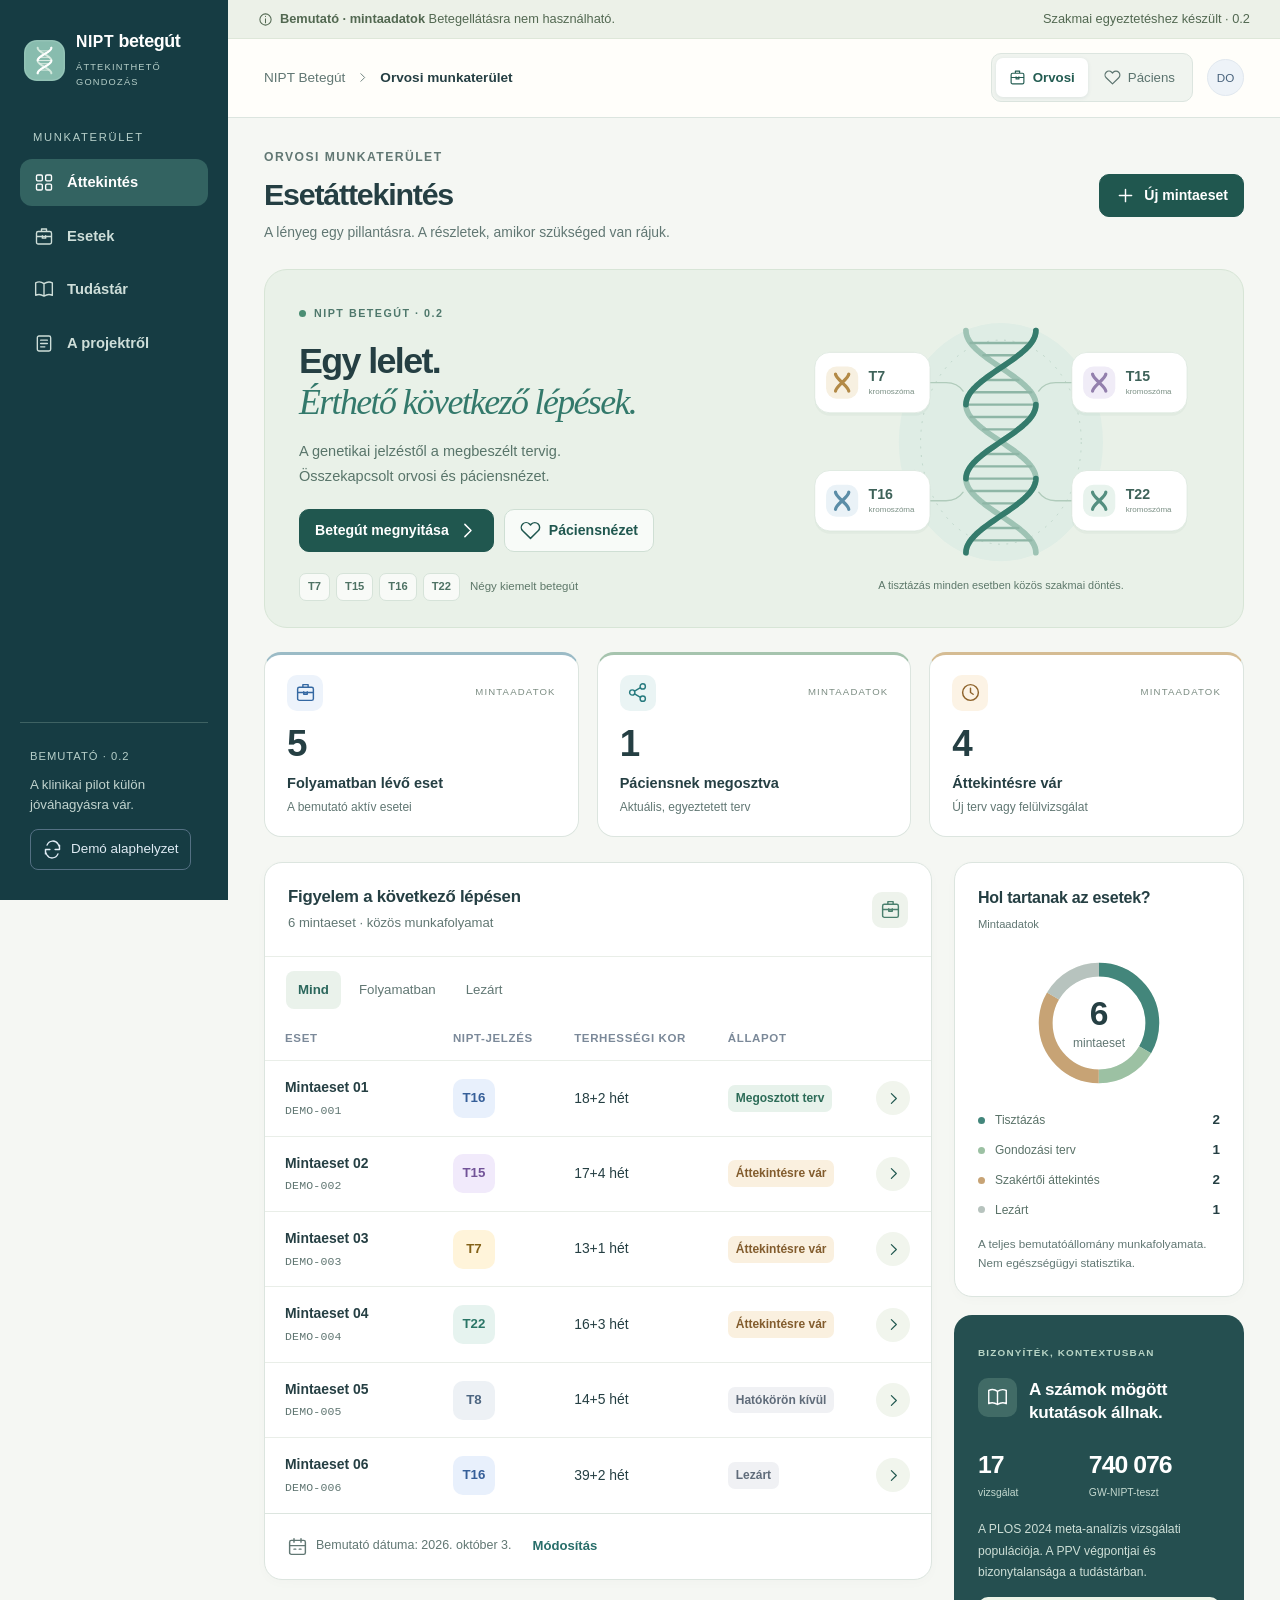
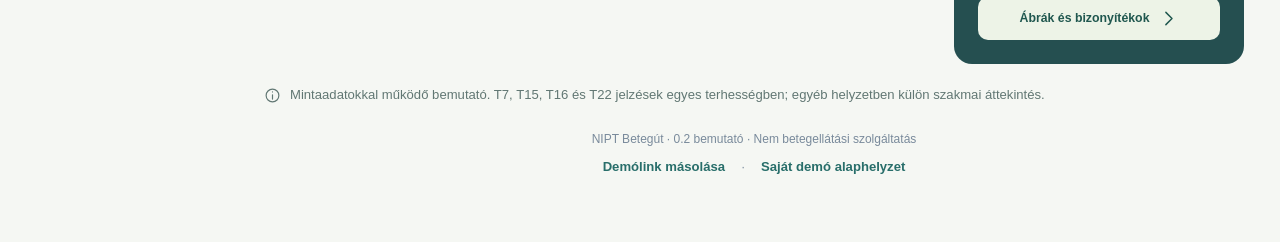
==== commit f692db81: "Refine NIPT DNA artwork, logo and explanatory graphics Reviewed visual-only refinement from local so" ====
--- a/index.html
+++ b/index.html
@@ -8,7 +8,7 @@
   <meta name="theme-color" content="#163c43">
   <meta http-equiv="Content-Security-Policy" content="default-src 'self'; script-src 'self'; style-src 'self'; img-src 'self' data:; font-src 'self'; connect-src 'self'; object-src 'none'; base-uri 'self'; form-action 'self'">
   <title>NIPT Betegút · 0.2 bemutató</title>
-  <link rel="icon" type="image/svg+xml" href="data:image/svg+xml,%3Csvg xmlns='http://www.w3.org/2000/svg' viewBox='0 0 40 40'%3E%3Crect width='40' height='40' rx='10' fill='%23173a59'/%3E%3Cpath d='M13 8c0 12 14 12 14 24M27 8c0 12-14 12-14 24M14 11h12M16 17h8M16 23h8M14 29h12' fill='none' stroke='%23b9e9ee' stroke-width='2.5'/%3E%3C/svg%3E">
+  <link rel="icon" type="image/svg+xml" href="data:image/svg+xml,%3Csvg%20xmlns%3D%22http%3A%2F%2Fwww.w3.org%2F2000%2Fsvg%22%20class%3D%22brand-mark%22%20viewBox%3D%220%200%2048%2048%22%20fill%3D%22none%22%20color%3D%22%2388bcae%22%20aria-hidden%3D%22true%22%3E%3Crect%20width%3D%2248%22%20height%3D%2248%22%20rx%3D%2215%22%20fill%3D%22currentColor%22%2F%3E%3Crect%20x%3D%221%22%20y%3D%221%22%20width%3D%2246%22%20height%3D%2246%22%20rx%3D%2214%22%20stroke%3D%22%23fff%22%20stroke-opacity%3D%22.17%22%2F%3E%3Cg%20fill%3D%22none%22%20stroke-linecap%3D%22round%22%20stroke-linejoin%3D%22round%22%3E%0A%20%20%20%20%3Cg%20stroke%3D%22%23d3e8dd%22%20stroke-width%3D%222.3%22%3E%3Cpath%20d%3D%22M32.00%209.00%20L31.96%209.47%20L31.85%209.94%20L31.66%2010.41%20L31.39%2010.88%20L31.06%2011.34%20L30.65%2011.81%20L30.18%2012.28%20L29.66%2012.75%20L29.08%2013.22%20L28.44%2013.69%20L27.77%2014.16%20L27.06%2014.63%20L26.32%2015.09%20L25.56%2015.56%20L24.78%2016.03%20L24.00%2016.50%20L23.22%2016.97%20L22.44%2017.44%20L21.68%2017.91%20L20.94%2018.38%20L20.23%2018.84%20L19.56%2019.31%20L18.92%2019.78%20L18.34%2020.25%20L17.82%2020.72%20L17.35%2021.19%20L16.94%2021.66%20L16.61%2022.13%20L16.34%2022.59%20L16.15%2023.06%20L16.04%2023.53%20L16.00%2024.00%20L16.04%2024.47%20L16.15%2024.94%20L16.34%2025.41%20L16.61%2025.88%20L16.94%2026.34%20L17.35%2026.81%20L17.82%2027.28%20L18.34%2027.75%20L18.92%2028.22%20L19.56%2028.69%20L20.23%2029.16%20L20.94%2029.63%20L21.68%2030.09%20L22.44%2030.56%20L23.22%2031.03%20L24.00%2031.50%20L24.78%2031.97%20L25.56%2032.44%20L26.32%2032.91%20L27.06%2033.38%20L27.77%2033.84%20L28.44%2034.31%20L29.08%2034.78%20L29.66%2035.25%20L30.18%2035.72%20L30.65%2036.19%20L31.06%2036.66%20L31.39%2037.13%20L31.66%2037.59%20L31.85%2038.06%20L31.96%2038.53%20L32.00%2039.00%22%2F%3E%3Cpath%20d%3D%22M16.00%209.00%20L16.04%209.47%20L16.15%209.94%20L16.34%2010.41%20L16.61%2010.88%20L16.94%2011.34%20L17.35%2011.81%20L17.82%2012.28%20L18.34%2012.75%20L18.92%2013.22%20L19.56%2013.69%20L20.23%2014.16%20L20.94%2014.63%20L21.68%2015.09%20L22.44%2015.56%20L23.22%2016.03%20L24.00%2016.50%20L24.78%2016.97%20L25.56%2017.44%20L26.32%2017.91%20L27.06%2018.38%20L27.77%2018.84%20L28.44%2019.31%20L29.08%2019.78%20L29.66%2020.25%20L30.18%2020.72%20L30.65%2021.19%20L31.06%2021.66%20L31.39%2022.13%20L31.66%2022.59%20L31.85%2023.06%20L31.96%2023.53%20L32.00%2024.00%20L31.96%2024.47%20L31.85%2024.94%20L31.66%2025.41%20L31.39%2025.88%20L31.06%2026.34%20L30.65%2026.81%20L30.18%2027.28%20L29.66%2027.75%20L29.08%2028.22%20L28.44%2028.69%20L27.77%2029.16%20L27.06%2029.63%20L26.32%2030.09%20L25.56%2030.56%20L24.78%2031.03%20L24.00%2031.50%20L23.22%2031.97%20L22.44%2032.44%20L21.68%2032.91%20L20.94%2033.38%20L20.23%2033.84%20L19.56%2034.31%20L18.92%2034.78%20L18.34%2035.25%20L17.82%2035.72%20L17.35%2036.19%20L16.94%2036.66%20L16.61%2037.13%20L16.34%2037.59%20L16.15%2038.06%20L16.04%2038.53%20L16.00%2039.00%22%2F%3E%3C%2Fg%3E%0A%20%20%20%20%3Cg%20stroke%3D%22%23e9f4ec%22%20stroke-width%3D%220.9659999999999999%22%3E%3Cpath%20d%3D%22M29.66%2012.75H18.34%22%2F%3E%3Cpath%20d%3D%22M18.34%2020.25H29.66%22%2F%3E%3Cpath%20d%3D%22M16.00%2024.00H32.00%22%2F%3E%3Cpath%20d%3D%22M18.34%2027.75H29.66%22%2F%3E%3Cpath%20d%3D%22M29.66%2035.25H18.34%22%2F%3E%3C%2Fg%3E%0A%20%20%20%20%3Cg%20stroke%3D%22%23fff%22%20stroke-width%3D%222.3%22%3E%3Cpath%20d%3D%22M32.00%209.00%20L31.96%209.47%20L31.85%209.94%20L31.66%2010.41%20L31.39%2010.88%20L31.06%2011.34%20L30.65%2011.81%20L30.18%2012.28%20L29.66%2012.75%20L29.08%2013.22%20L28.44%2013.69%20L27.77%2014.16%20L27.06%2014.63%20L26.32%2015.09%20L25.56%2015.56%20L24.78%2016.03%20L24.00%2016.50%20L23.22%2016.97%20L22.44%2017.44%20L21.68%2017.91%20L20.94%2018.38%20L20.23%2018.84%20L19.56%2019.31%20L18.92%2019.78%20L18.34%2020.25%20L17.82%2020.72%20L17.35%2021.19%20L16.94%2021.66%20L16.61%2022.13%20L16.34%2022.59%20L16.15%2023.06%20L16.04%2023.53%20L16.00%2024.00%22%2F%3E%3Cpath%20d%3D%22M32.00%2024.00%20L31.96%2024.47%20L31.85%2024.94%20L31.66%2025.41%20L31.39%2025.88%20L31.06%2026.34%20L30.65%2026.81%20L30.18%2027.28%20L29.66%2027.75%20L29.08%2028.22%20L28.44%2028.69%20L27.77%2029.16%20L27.06%2029.63%20L26.32%2030.09%20L25.56%2030.56%20L24.78%2031.03%20L24.00%2031.50%20L23.22%2031.97%20L22.44%2032.44%20L21.68%2032.91%20L20.94%2033.38%20L20.23%2033.84%20L19.56%2034.31%20L18.92%2034.78%20L18.34%2035.25%20L17.82%2035.72%20L17.35%2036.19%20L16.94%2036.66%20L16.61%2037.13%20L16.34%2037.59%20L16.15%2038.06%20L16.04%2038.53%20L16.00%2039.00%22%2F%3E%3C%2Fg%3E%0A%20%20%3C%2Fg%3E%3C%2Fsvg%3E">
   <link rel="stylesheet" href="./styles.css">
   <link rel="stylesheet" href="./v02.css">
   <script type="module" src="./main.js"></script>
--- a/v02.css
+++ b/v02.css
@@ -9,6 +9,11 @@
 body { background: #f5f7f3; }
 .sidebar { background: var(--navy-deep); }
 .sidebar .brand-mark { color: #88bcae; }
+.brand { gap: 11px; padding: 0 4px 32px; }
+.brand strong { font-size: 1.12rem; font-weight: 580; letter-spacing: -.025em; white-space: nowrap; line-height: 1.3; }
+.brand-acronym { font-size: .88em; font-weight: 750; letter-spacing: .035em; }
+.brand small { max-width: 126px; margin-top: 5px; font-size: .58rem; letter-spacing: .13em; line-height: 1.65; }
+.brand .brand-mark { width: 41px; height: 41px; }
 .brand small, .nav-label, .side-version { color: #b6cfc9; }
 .nav a { color: #ceded9; border-radius: 12px; }
 .nav a:hover { background: #214c50; }
@@ -254,6 +259,9 @@
   .ppv-label small { display: block; margin-top: 2px; }
 }
 @media (max-width: 900px) {
+  .brand { padding: 0; gap: 10px; }
+  .brand strong { font-size: 1.05rem; }
+  .brand .brand-mark { width: 36px; height: 36px; }
   .overview-hero { grid-template-columns: 1.1fr 1fr; }
   .hero-copy h2 { font-size: 2rem; }
   .hero-art-wrap .hero-art { max-width: 360px; }
@@ -285,6 +293,9 @@
   .patient-empty-grid { grid-template-columns: 1fr; }
 }
 @media (max-width: 620px) {
+  .brand { gap: 8px; }
+  .brand strong { font-size: 1rem; }
+  .brand small { font-size: .49rem; margin-top: 3px; max-width: 116px; }
   .main { padding-top: 23px; }
   .page-heading { margin-bottom: 22px; flex-direction: column; align-items: flex-start; gap: 16px; }
   .page-heading>.button { width: 100%; }
@@ -296,6 +307,8 @@
   .hero-actions .button { flex: 1 1 auto; }
   .hero-tags small { font-size: .65rem; }
   .hero-art-wrap .hero-art { max-height: 194px; width: 100%; }
+  .hero-chromosome-caption { display: none; }
+  .hero-chromosome-label { font-size: 19px; transform: translateY(7px); }
   .v02-stats { grid-template-columns: repeat(3,minmax(0,1fr)); gap: 8px; }
   .v02-stats .stat { padding: 13px 10px; border-radius: 12px; }
   .stat-top { margin-bottom: 10px; }
@@ -362,6 +375,8 @@
   .project-art { float: none; width: 100%; max-width: 300px; margin: 0 auto; }
 }
 @media (max-width: 380px) {
+  .brand strong { font-size: .9rem; }
+  .brand .brand-mark { width: 31px; height: 31px; }
   .overview-hero, .patient-hero { padding-inline: 18px; }
   .hero-copy h2, .patient-hero h1 { font-size: 1.75rem; }
   .hero-tags small { width: 100%; margin: 4px 0 0; }
